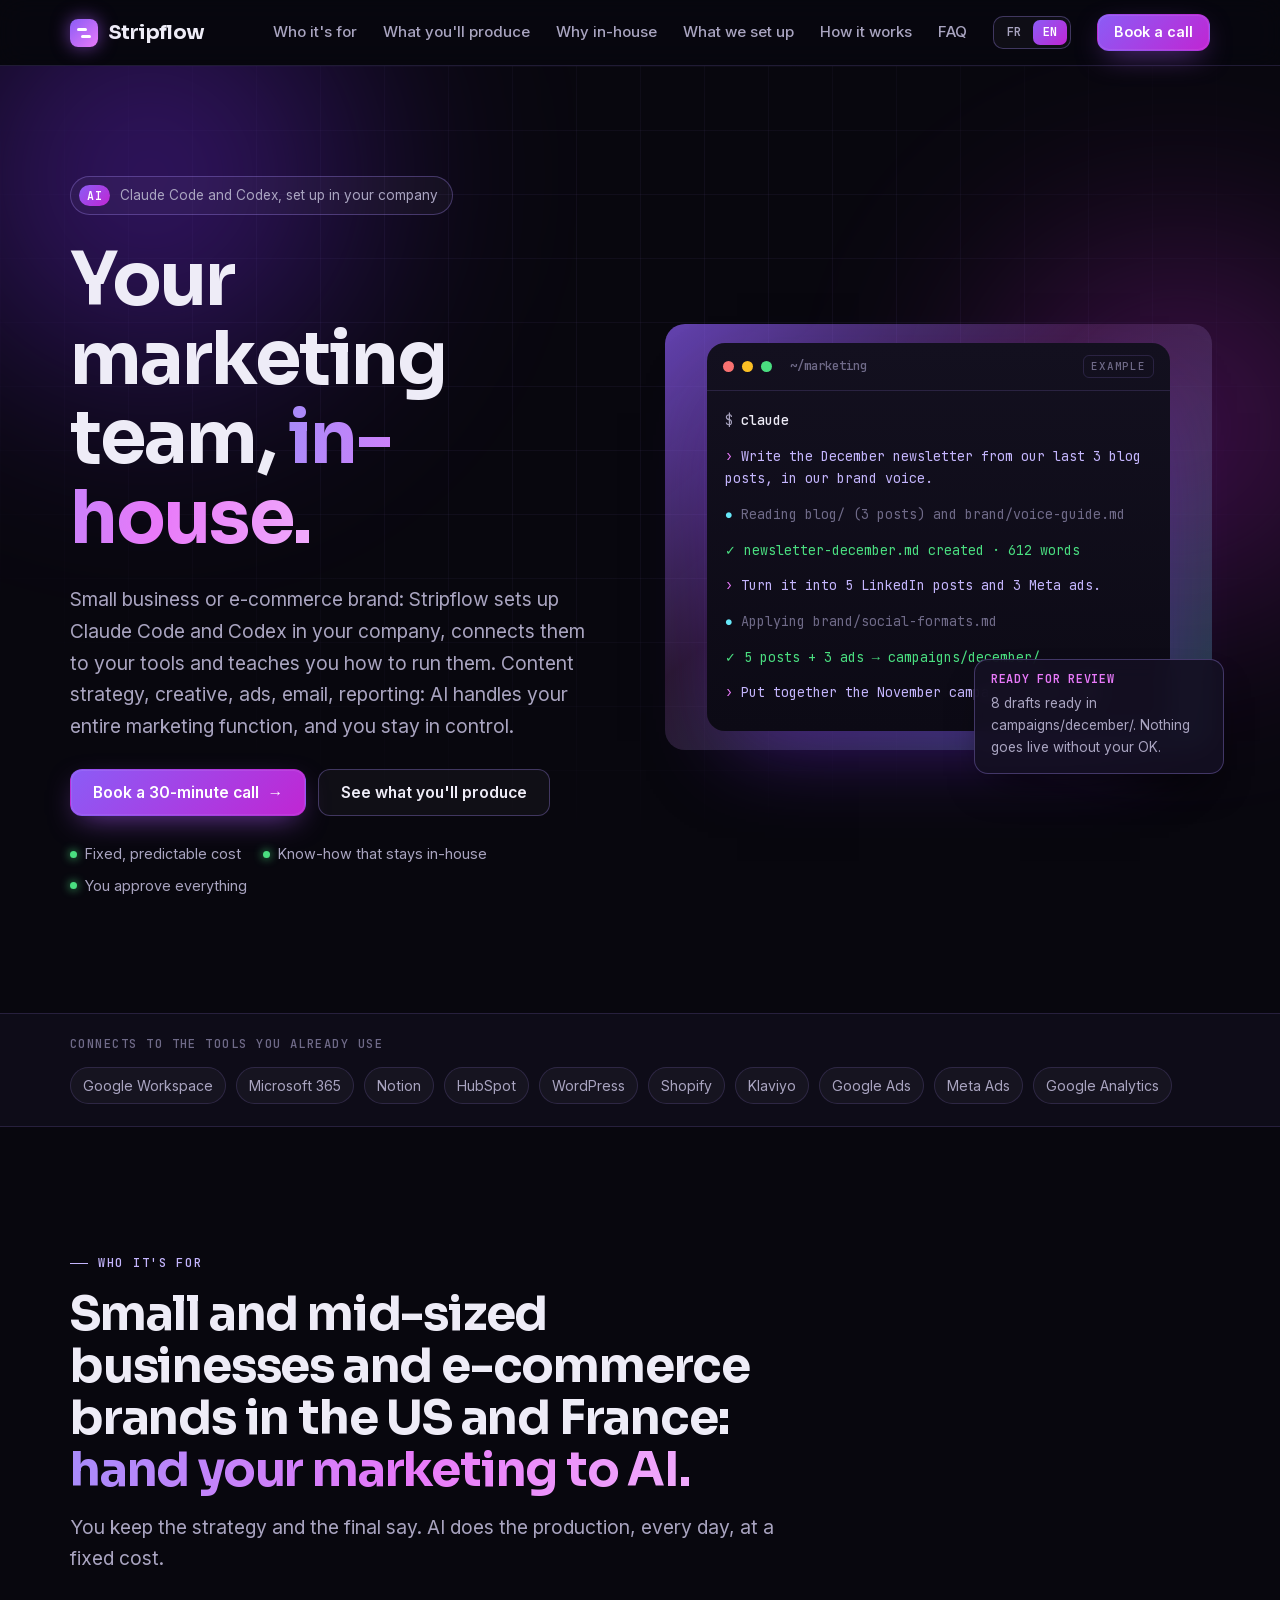
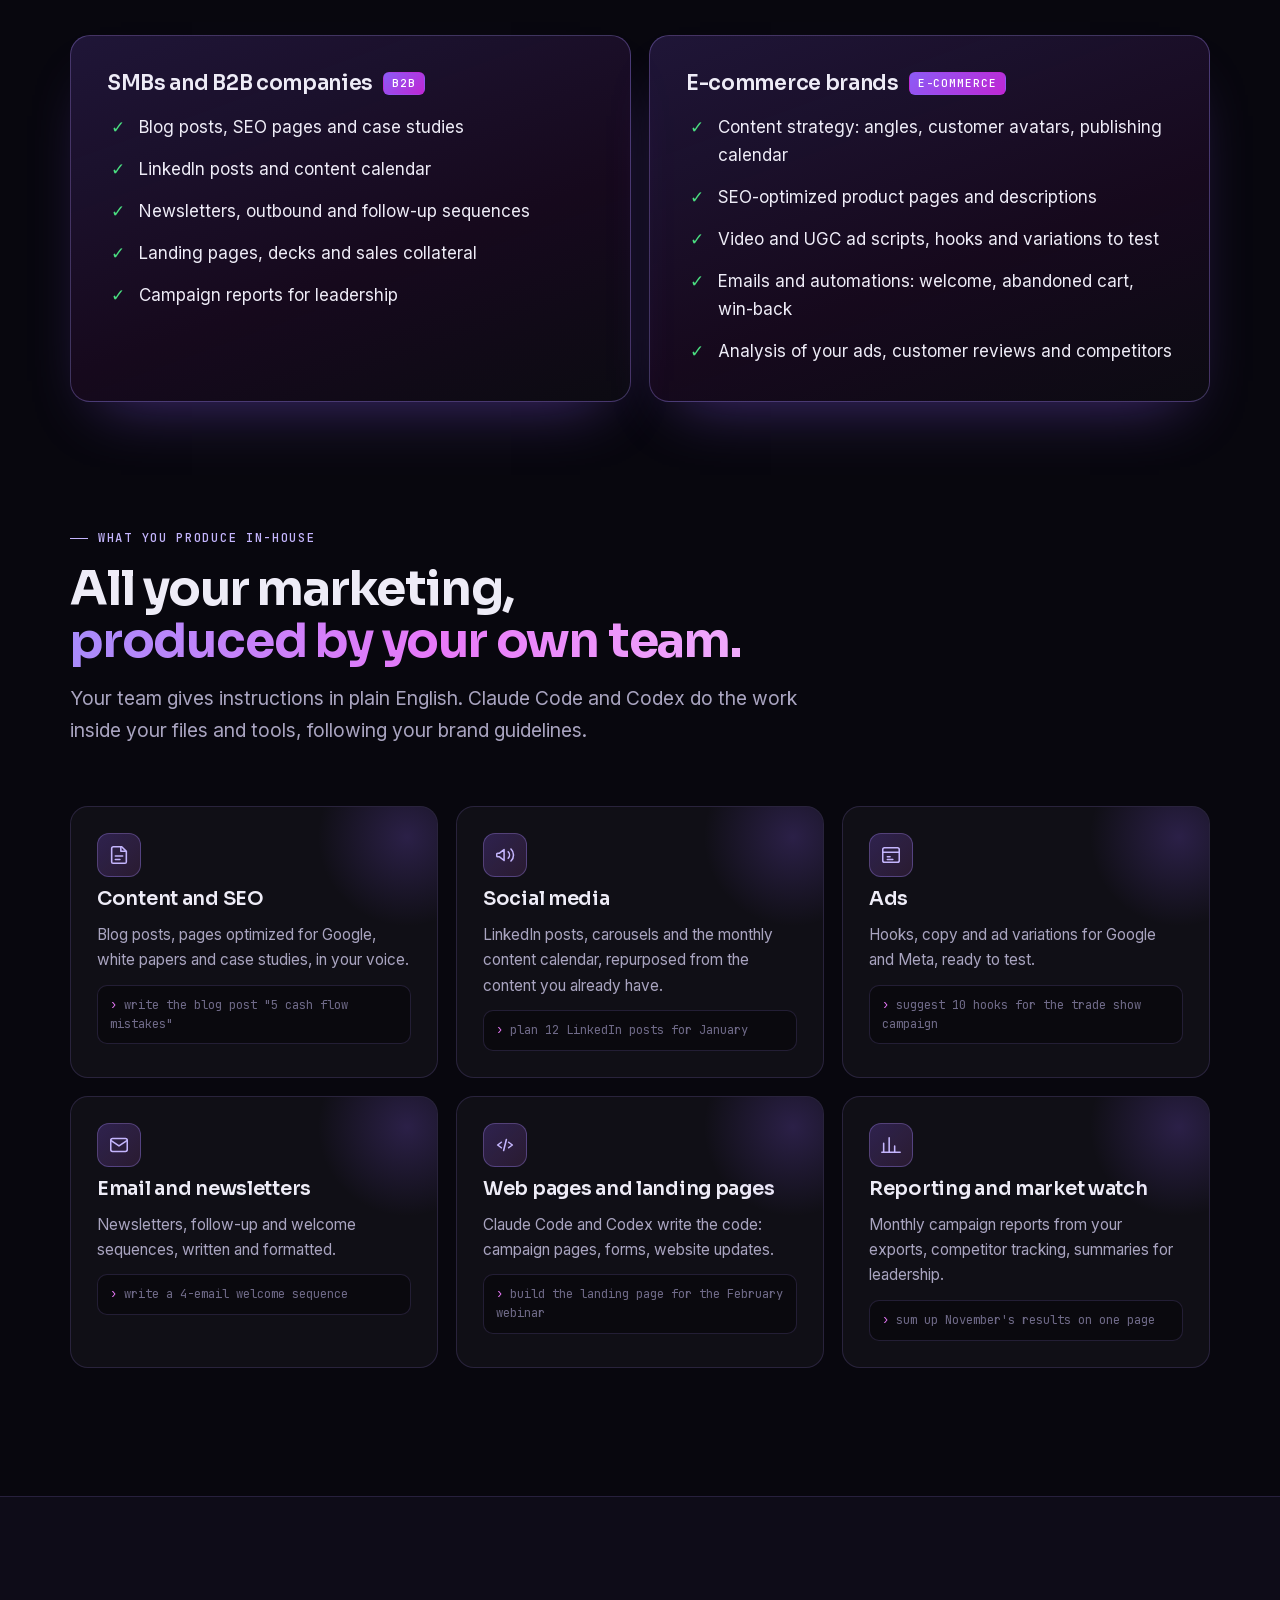
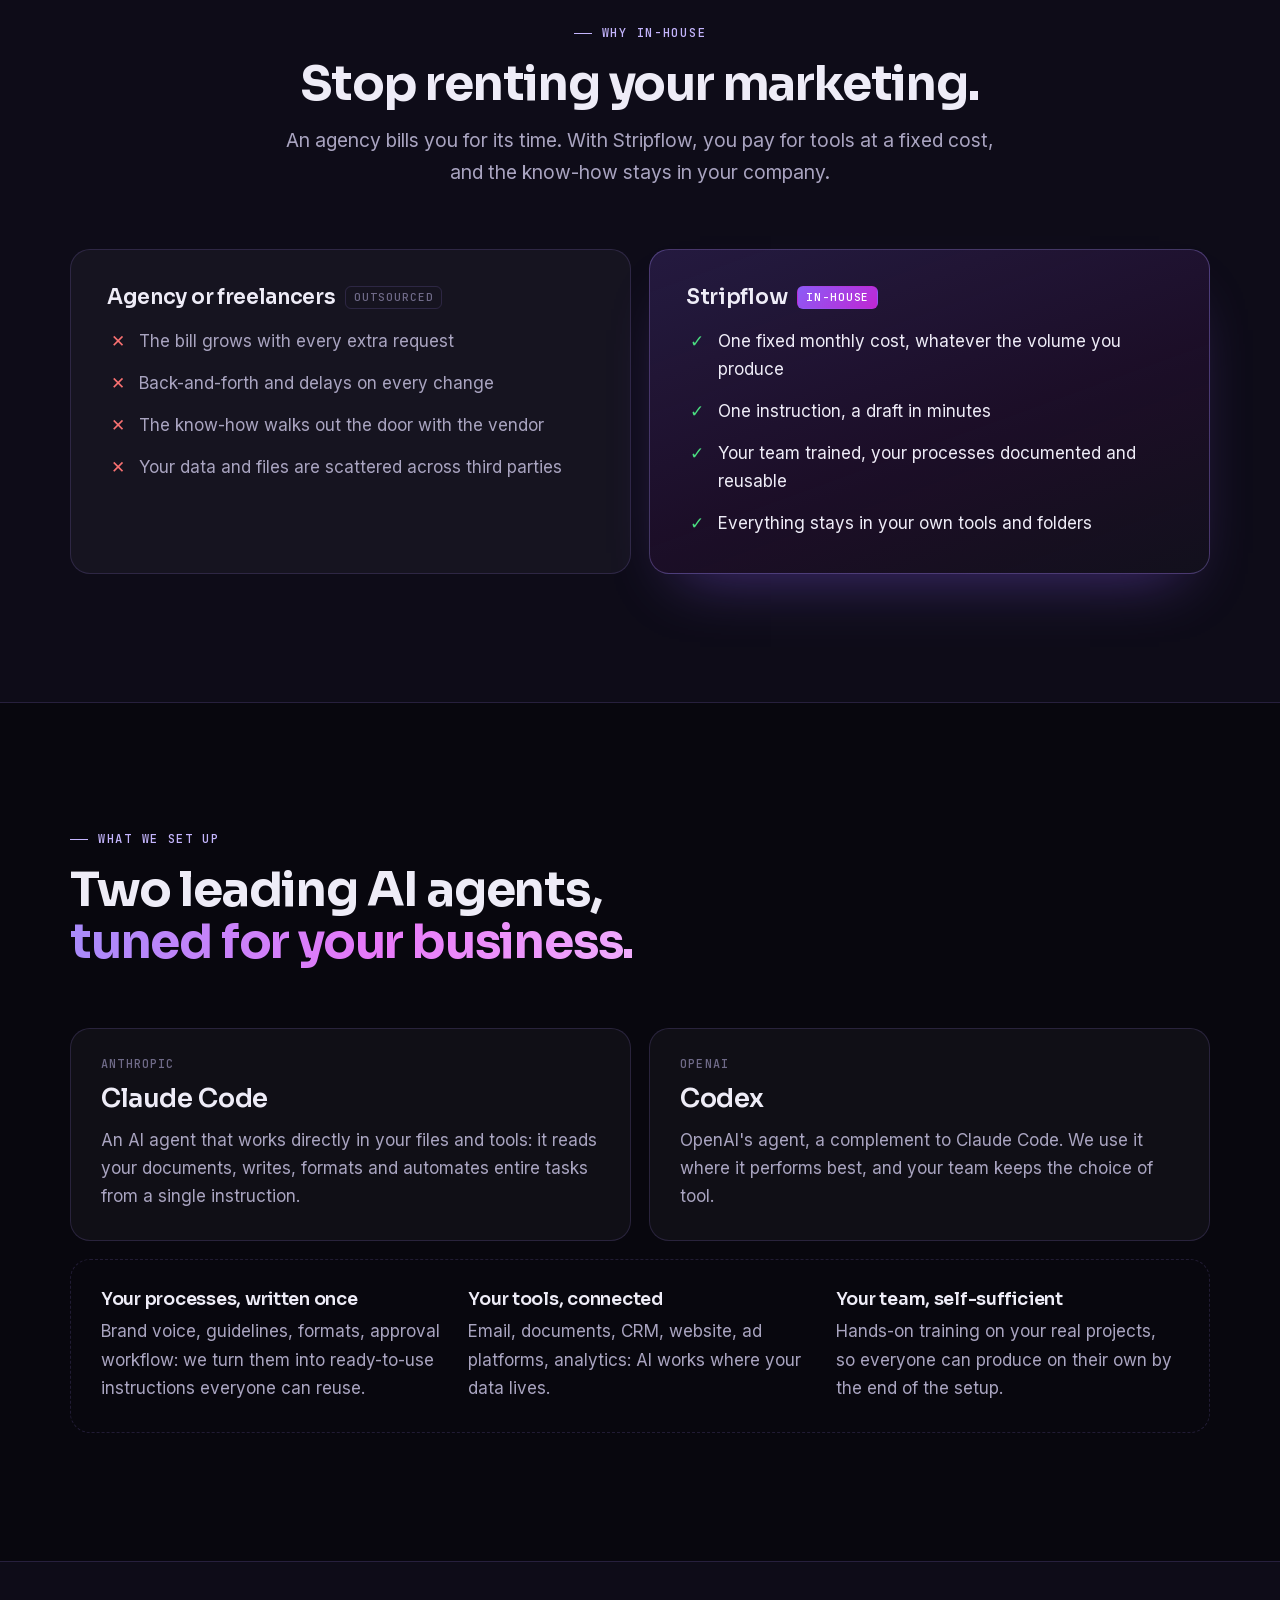
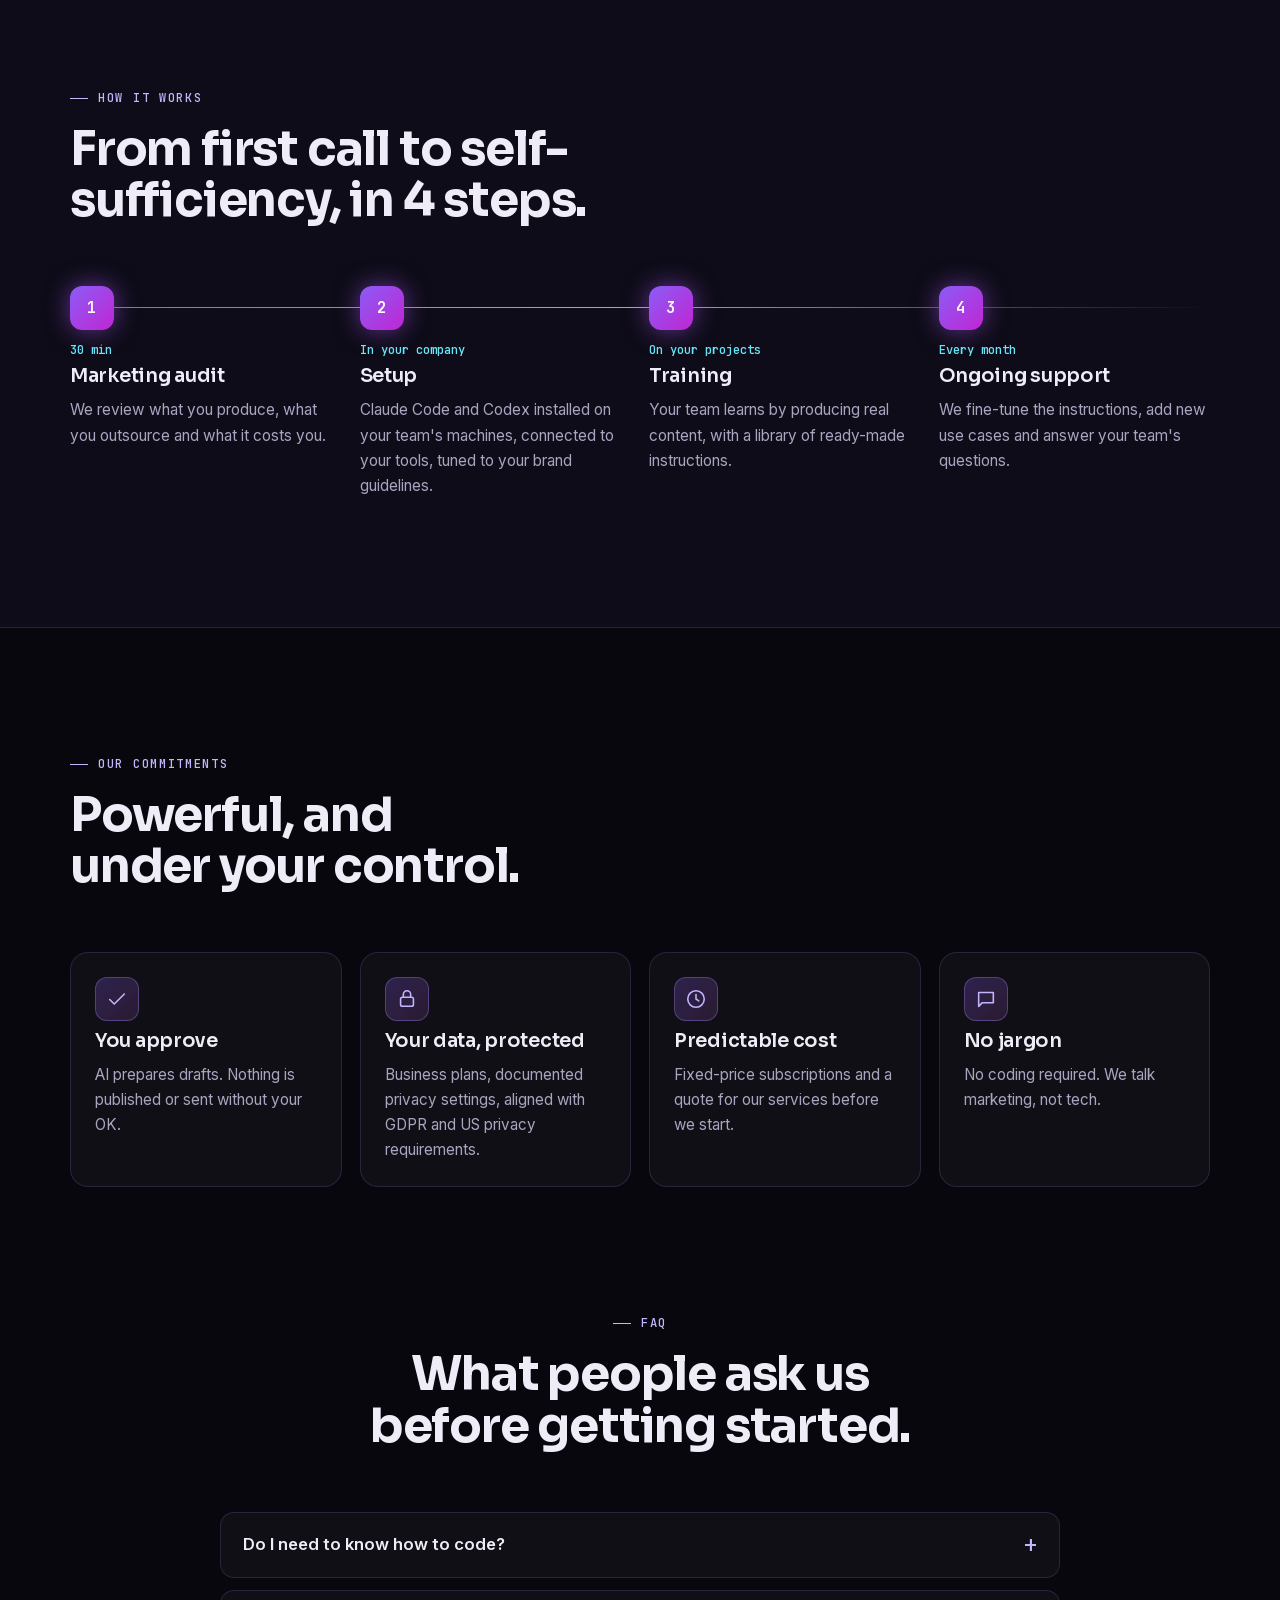
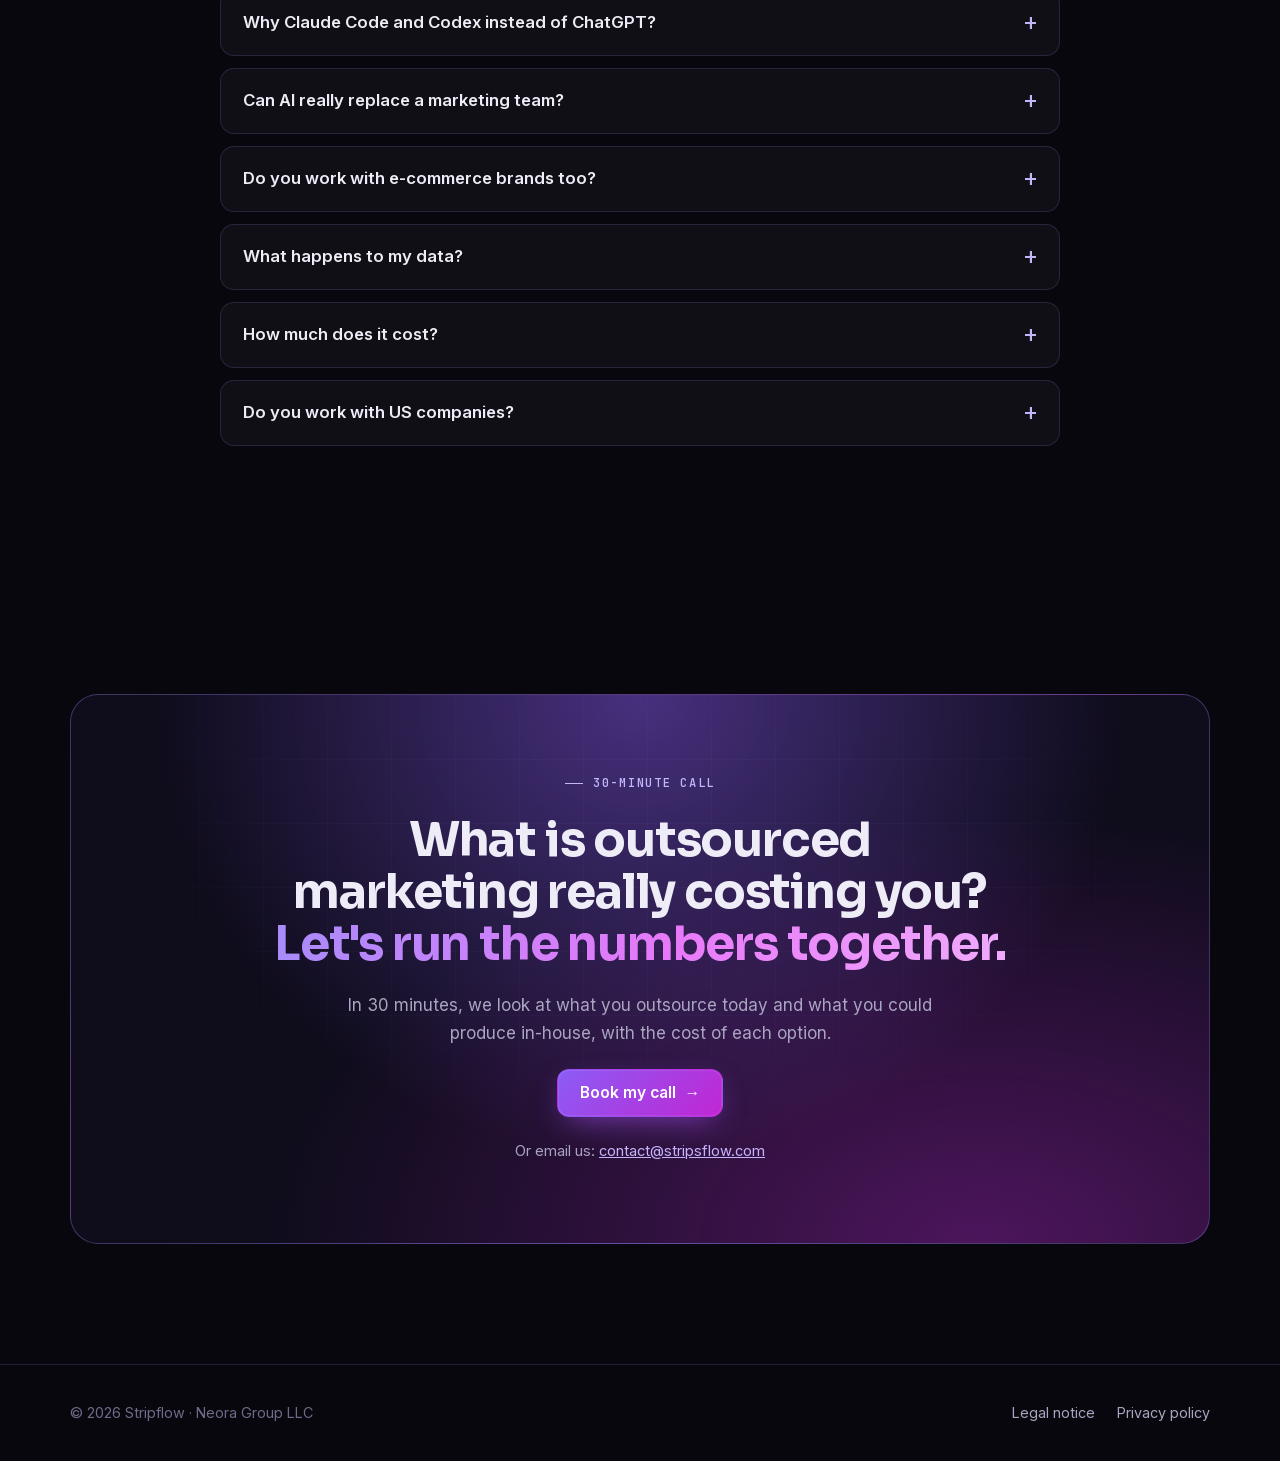
==== en/index.html @ 1796bade "Version anglaise (en/) + sélecteur de langue FR/EN + mention États-Unis Co-Authored-By: Claude Opus " ====
<!doctype html>
<html lang="en">
<head>
<meta charset="utf-8">
<meta name="viewport" content="width=device-width, initial-scale=1, viewport-fit=cover">
<title>Stripflow · Run your marketing in-house with Claude Code and Codex</title>
<meta name="description" content="Stripflow sets up Claude Code and Codex for small and mid-sized businesses and e-commerce brands so AI can run their entire marketing function: content strategy, creative, ads, email and reporting.">
<meta property="og:title" content="Stripflow · Your marketing team, in-house">
<meta property="og:description" content="For small and mid-sized businesses and e-commerce brands: we set up Claude Code and Codex in your company so AI can run your entire marketing function.">
<meta property="og:locale" content="en_US">
<meta name="theme-color" content="#08070e">
<link rel="alternate" hreflang="fr" href="https://www.stripsflow.com/">
<link rel="alternate" hreflang="en" href="https://www.stripsflow.com/en/">
<link rel="preload" href="../fonts/Sora-latin-xMQ9uFFYT72X5wkB_18qmnndmSdSnh2BAfO5mnuyOo1lfiQwV6-xo6eeIw.woff2" as="font" type="font/woff2" crossorigin>
<link rel="stylesheet" href="../fonts/fonts.css">
<link rel="stylesheet" href="../styles.css">
</head>
<body>

<header class="site-header">
  <div class="wrap">
    <a class="logo" href="#top" aria-label="Stripflow, back to top"><span class="logo-mark" aria-hidden="true"></span>Stripflow</a>
    <nav class="nav" aria-label="Main navigation">
      <a href="#pour-qui">Who it's for</a>
      <a href="#services">What you'll produce</a>
      <a href="#pourquoi">Why in-house</a>
      <a href="#stack">What we set up</a>
      <a href="#methode">How it works</a>
      <a href="#faq">FAQ</a>
      <div class="lang-switch" role="group" aria-label="Language"><a class="l" href="../" hreflang="fr" lang="fr">FR</a><a class="l" href="./" aria-current="true" lang="en">EN</a></div>
      <a class="btn btn-primary" href="https://calendly.com/j50-lefeuvre/30min" target="_blank" rel="noopener">Book a call</a>
    </nav>
  </div>
</header>

<main id="top">

  <section class="hero">
    <div class="bg-glow" aria-hidden="true"></div>
    <div class="grid-bg" aria-hidden="true"></div>
    <div class="wrap">
      <div class="hero-copy">
        <span class="pill"><b>AI</b>Claude Code and Codex, set up in your company</span>
        <h1>Your marketing team, <span class="grad">in-house.</span></h1>
        <p class="lead">Small business or e-commerce brand: Stripflow sets up Claude Code and Codex in your company, connects them to your tools and teaches you how to run them. Content strategy, creative, ads, email, reporting: AI handles your entire marketing function, and you stay in control.</p>
        <div class="hero-cta">
          <a class="btn btn-primary" href="https://calendly.com/j50-lefeuvre/30min" target="_blank" rel="noopener">Book a 30-minute call <span class="arrow" aria-hidden="true">→</span></a>
          <a class="btn btn-ghost" href="#services">See what you'll produce</a>
        </div>
        <p class="hero-proof"><span>Fixed, predictable cost</span><span>Know-how that stays in-house</span><span>You approve everything</span></p>
      </div>

      <div class="term-wrap">
        <figure class="term" aria-label="Illustrative example of a marketing work session with Claude Code">
          <div class="term-bar"><i></i><i></i><i></i><span>~/marketing</span><em>Example</em></div>
          <div class="term-body">
            <div class="l cmd">$ <b>claude</b></div>
            <div class="l p">Write the December newsletter from our last 3 blog posts, in our brand voice.</div>
            <div class="l t">Reading blog/ (3 posts) and brand/voice-guide.md</div>
            <div class="l ok">newsletter-december.md created · 612 words</div>
            <div class="l p">Turn it into 5 LinkedIn posts and 3 Meta ads.</div>
            <div class="l t">Applying brand/social-formats.md</div>
            <div class="l ok">5 posts + 3 ads → campaigns/december/</div>
            <div class="l p">Put together the November campaign report. <span class="caret" aria-hidden="true"></span></div>
          </div>
        </figure>
        <div class="float-card"><b>Ready for review</b><span>8 drafts ready in campaigns/december/. Nothing goes live without your OK.</span></div>
      </div>
    </div>
  </section>

  <div class="tools" aria-label="Examples of tools we can connect">
    <div class="wrap">
      <p>Connects to the tools you already use</p>
      <ul>
        <li>Google Workspace</li><li>Microsoft 365</li><li>Notion</li><li>HubSpot</li><li>WordPress</li><li>Shopify</li><li>Klaviyo</li><li>Google Ads</li><li>Meta Ads</li><li>Google Analytics</li>
      </ul>
    </div>
  </div>

  <section class="section" id="pour-qui" aria-labelledby="pourqui-t">
    <div class="wrap">
      <div class="section-head">
        <span class="eyebrow">Who it's for</span>
        <h2 id="pourqui-t">Small and mid-sized businesses and e-commerce brands in the US and France: <span class="grad">hand your marketing to AI.</span></h2>
        <p class="lead">You keep the strategy and the final say. AI does the production, every day, at a fixed cost.</p>
      </div>
      <div class="compare">
        <div class="col us">
          <h3>SMBs and B2B companies <span class="tag">B2B</span></h3>
          <ul>
            <li>Blog posts, SEO pages and case studies</li>
            <li>LinkedIn posts and content calendar</li>
            <li>Newsletters, outbound and follow-up sequences</li>
            <li>Landing pages, decks and sales collateral</li>
            <li>Campaign reports for leadership</li>
          </ul>
        </div>
        <div class="col us">
          <h3>E-commerce brands <span class="tag">E-commerce</span></h3>
          <ul>
            <li>Content strategy: angles, customer avatars, publishing calendar</li>
            <li>SEO-optimized product pages and descriptions</li>
            <li>Video and UGC ad scripts, hooks and variations to test</li>
            <li>Emails and automations: welcome, abandoned cart, win-back</li>
            <li>Analysis of your ads, customer reviews and competitors</li>
          </ul>
        </div>
      </div>
    </div>
  </section>

  <section class="section" id="services" aria-labelledby="services-t" style="padding-top: 0;">
    <div class="wrap">
      <div class="section-head">
        <span class="eyebrow">What you produce in-house</span>
        <h2 id="services-t">All your marketing, <span class="grad">produced by your own team.</span></h2>
        <p class="lead">Your team gives instructions in plain English. Claude Code and Codex do the work inside your files and tools, following your brand guidelines.</p>
      </div>
      <div class="cards">
        <article class="card">
          <span class="ic" aria-hidden="true"><svg viewBox="0 0 24 24"><path d="M4 19.5V5a2 2 0 0 1 2-2h9l5 5v11.5a1.5 1.5 0 0 1-1.5 1.5h-13A1.5 1.5 0 0 1 4 19.5z"/><path d="M14 3v5h5M8 13h8M8 17h5"/></svg></span>
          <h3>Content and SEO</h3>
          <p>Blog posts, pages optimized for Google, white papers and case studies, in your voice.</p>
          <code>write the blog post "5 cash flow mistakes"</code>
        </article>
        <article class="card">
          <span class="ic" aria-hidden="true"><svg viewBox="0 0 24 24"><path d="M3 11v2a1 1 0 0 0 1 1h2l5 4V6L6 10H4a1 1 0 0 0-1 1z"/><path d="M15.5 8.5a5 5 0 0 1 0 7M18.5 5.5a9 9 0 0 1 0 13"/></svg></span>
          <h3>Social media</h3>
          <p>LinkedIn posts, carousels and the monthly content calendar, repurposed from the content you already have.</p>
          <code>plan 12 LinkedIn posts for January</code>
        </article>
        <article class="card">
          <span class="ic" aria-hidden="true"><svg viewBox="0 0 24 24"><rect x="3" y="4" width="18" height="16" rx="2"/><path d="M3 9h18M8 14h3M8 17h6"/></svg></span>
          <h3>Ads</h3>
          <p>Hooks, copy and ad variations for Google and Meta, ready to test.</p>
          <code>suggest 10 hooks for the trade show campaign</code>
        </article>
        <article class="card">
          <span class="ic" aria-hidden="true"><svg viewBox="0 0 24 24"><rect x="3" y="5" width="18" height="14" rx="2"/><path d="M3 7l9 6 9-6"/></svg></span>
          <h3>Email and newsletters</h3>
          <p>Newsletters, follow-up and welcome sequences, written and formatted.</p>
          <code>write a 4-email welcome sequence</code>
        </article>
        <article class="card">
          <span class="ic" aria-hidden="true"><svg viewBox="0 0 24 24"><path d="M8 9l-4 3 4 3M16 9l4 3-4 3M13.5 6l-3 12"/></svg></span>
          <h3>Web pages and landing pages</h3>
          <p>Claude Code and Codex write the code: campaign pages, forms, website updates.</p>
          <code>build the landing page for the February webinar</code>
        </article>
        <article class="card">
          <span class="ic" aria-hidden="true"><svg viewBox="0 0 24 24"><path d="M4 20V10M10 20V4M16 20v-7M22 20H2"/></svg></span>
          <h3>Reporting and market watch</h3>
          <p>Monthly campaign reports from your exports, competitor tracking, summaries for leadership.</p>
          <code>sum up November's results on one page</code>
        </article>
      </div>
    </div>
  </section>

  <section class="section" id="pourquoi" aria-labelledby="pourquoi-t" style="background: var(--bg-2); border-block: 1px solid var(--line);">
    <div class="wrap">
      <div class="section-head center">
        <span class="eyebrow">Why in-house</span>
        <h2 id="pourquoi-t">Stop renting your marketing.</h2>
        <p class="lead">An agency bills you for its time. With Stripflow, you pay for tools at a fixed cost, and the know-how stays in your company.</p>
      </div>
      <div class="compare">
        <div class="col">
          <h3>Agency or freelancers <span class="tag">Outsourced</span></h3>
          <ul>
            <li>The bill grows with every extra request</li>
            <li>Back-and-forth and delays on every change</li>
            <li>The know-how walks out the door with the vendor</li>
            <li>Your data and files are scattered across third parties</li>
          </ul>
        </div>
        <div class="col us">
          <h3>Stripflow <span class="tag">In-house</span></h3>
          <ul>
            <li>One fixed monthly cost, whatever the volume you produce</li>
            <li>One instruction, a draft in minutes</li>
            <li>Your team trained, your processes documented and reusable</li>
            <li>Everything stays in your own tools and folders</li>
          </ul>
        </div>
      </div>
    </div>
  </section>

  <section class="section" id="stack" aria-labelledby="stack-t">
    <div class="wrap">
      <div class="section-head">
        <span class="eyebrow">What we set up</span>
        <h2 id="stack-t">Two leading AI agents, <span class="grad">tuned for your business.</span></h2>
      </div>
      <div class="stack">
        <article class="stack-item">
          <span class="who">Anthropic</span>
          <h3>Claude Code</h3>
          <p>An AI agent that works directly in your files and tools: it reads your documents, writes, formats and automates entire tasks from a single instruction.</p>
        </article>
        <article class="stack-item">
          <span class="who">OpenAI</span>
          <h3>Codex</h3>
          <p>OpenAI's agent, a complement to Claude Code. We use it where it performs best, and your team keeps the choice of tool.</p>
        </article>
        <article class="stack-item wide">
          <div><h3>Your processes, written once</h3><p>Brand voice, guidelines, formats, approval workflow: we turn them into ready-to-use instructions everyone can reuse.</p></div>
          <div><h3>Your tools, connected</h3><p>Email, documents, CRM, website, ad platforms, analytics: AI works where your data lives.</p></div>
          <div><h3>Your team, self-sufficient</h3><p>Hands-on training on your real projects, so everyone can produce on their own by the end of the setup.</p></div>
        </article>
      </div>
    </div>
  </section>

  <section class="section" id="methode" aria-labelledby="methode-t" style="background: var(--bg-2); border-block: 1px solid var(--line);">
    <div class="wrap">
      <div class="section-head">
        <span class="eyebrow">How it works</span>
        <h2 id="methode-t">From first call to self-sufficiency, in 4 steps.</h2>
      </div>
      <ol class="timeline">
        <li><span class="dur">30 min</span><h3>Marketing audit</h3><p>We review what you produce, what you outsource and what it costs you.</p></li>
        <li><span class="dur">In your company</span><h3>Setup</h3><p>Claude Code and Codex installed on your team's machines, connected to your tools, tuned to your brand guidelines.</p></li>
        <li><span class="dur">On your projects</span><h3>Training</h3><p>Your team learns by producing real content, with a library of ready-made instructions.</p></li>
        <li><span class="dur">Every month</span><h3>Ongoing support</h3><p>We fine-tune the instructions, add new use cases and answer your team's questions.</p></li>
      </ol>
    </div>
  </section>

  <section class="section" aria-labelledby="engagements-t">
    <div class="wrap">
      <div class="section-head">
        <span class="eyebrow">Our commitments</span>
        <h2 id="engagements-t">Powerful, and under your control.</h2>
      </div>
      <div class="promises">
        <div class="promise"><span class="ic" aria-hidden="true"><svg viewBox="0 0 24 24"><path d="M4 12.5l5 5L20 6.5"/></svg></span><h3>You approve</h3><p>AI prepares drafts. Nothing is published or sent without your OK.</p></div>
        <div class="promise"><span class="ic" aria-hidden="true"><svg viewBox="0 0 24 24"><rect x="5" y="10" width="14" height="10" rx="2"/><path d="M8 10V7a4 4 0 0 1 8 0v3"/></svg></span><h3>Your data, protected</h3><p>Business plans, documented privacy settings, aligned with GDPR and US privacy requirements.</p></div>
        <div class="promise"><span class="ic" aria-hidden="true"><svg viewBox="0 0 24 24"><circle cx="12" cy="12" r="9"/><path d="M12 7v5l3 2"/></svg></span><h3>Predictable cost</h3><p>Fixed-price subscriptions and a quote for our services before we start.</p></div>
        <div class="promise"><span class="ic" aria-hidden="true"><svg viewBox="0 0 24 24"><path d="M4 5h16v11H8l-4 4z"/></svg></span><h3>No jargon</h3><p>No coding required. We talk marketing, not tech.</p></div>
      </div>
    </div>
  </section>

  <section class="section" id="faq" aria-labelledby="faq-t" style="padding-top: 0;">
    <div class="wrap">
      <div class="section-head center">
        <span class="eyebrow">FAQ</span>
        <h2 id="faq-t">What people ask us before getting started.</h2>
      </div>
      <div class="faq">
        <details><summary>Do I need to know how to code?</summary><p>No. Your team gives instructions in plain English, the way they would brief a colleague. We handle the installation and the technical setup.</p></details>
        <details><summary>Why Claude Code and Codex instead of ChatGPT?</summary><p>A chatbot answers in a window, and you have to copy and paste everything. Claude Code and Codex are agents: they read your files, apply your brand guidelines and deliver finished work directly in your folders and tools.</p></details>
        <details><summary>Can AI really replace a marketing team?</summary><p>It handles the production: content strategy, copywriting, repurposing, scripts, emails, reports. You, or one person on your team, keep the direction: you set the goals, review and approve before anything is published.</p></details>
        <details><summary>Do you work with e-commerce brands too?</summary><p>Yes. Shopify stores or other platforms: we connect AI to your store, your ad campaigns and your email marketing tool, then teach you to produce content, ads and emails in-house.</p></details>
        <details><summary>What happens to my data?</summary><p>We use the vendors' business plans and decide with you what gets shared. Every setting is documented to support your compliance with GDPR and US privacy requirements.</p></details>
        <details><summary>How much does it cost?</summary><p>Two line items: the tool subscriptions, at a fixed monthly price, and our setup and support services. You get a detailed quote after the 30-minute audit, before any commitment.</p></details>
        <details><summary>Do you work with US companies?</summary><p>Yes. We work with companies in the United States and France. Setup, training and support are done remotely over video calls, with secure access to your machines.</p></details>
      </div>
    </div>
  </section>

  <section class="final" aria-labelledby="final-t">
    <div class="wrap">
      <div class="final-box">
        <div class="grid-bg" aria-hidden="true"></div>
        <span class="eyebrow">30-minute call</span>
        <h2 id="final-t">What is outsourced marketing really costing you?<br><span class="grad">Let's run the numbers together.</span></h2>
        <p>In 30 minutes, we look at what you outsource today and what you could produce in-house, with the cost of each option.</p>
        <a class="btn btn-primary" href="https://calendly.com/j50-lefeuvre/30min" target="_blank" rel="noopener">Book my call <span class="arrow" aria-hidden="true">→</span></a>
        <p class="alt">Or email us: <a href="mailto:contact@stripsflow.com">contact@stripsflow.com</a></p>
      </div>
    </div>
  </section>

</main>

<footer class="site-footer">
  <div class="wrap">
    <span>© 2026 Stripflow · Neora Group LLC</span>
    <nav aria-label="Legal information">
      <a href="legal-notice.html">Legal notice</a>
      <a href="privacy.html">Privacy policy</a>
    </nav>
  </div>
</footer>

</body>
</html>
---- fonts/fonts.css ----
@font-face {
  font-family: 'Inter';
  font-style: normal;
  font-weight: 400;
  font-display: swap;
  src: url(Inter-latin-ext-UcC73FwrK3iLTeHuS_nVMrMxCp50SjIa25L7W0Q5n-wU.woff2) format('woff2');
  unicode-range: U+0100-02BA, U+02BD-02C5, U+02C7-02CC, U+02CE-02D7, U+02DD-02FF, U+0304, U+0308, U+0329, U+1D00-1DBF, U+1E00-1E9F, U+1EF2-1EFF, U+2020, U+20A0-20AB, U+20AD-20C4, U+2113, U+2C60-2C7F, U+A720-A7FF;
}
@font-face {
  font-family: 'Inter';
  font-style: normal;
  font-weight: 400;
  font-display: swap;
  src: url(Inter-latin-UcC73FwrK3iLTeHuS_nVMrMxCp50SjIa1ZL7W0Q5nw.woff2) format('woff2');
  unicode-range: U+0000-00FF, U+0131, U+0152-0153, U+02BB-02BC, U+02C6, U+02DA, U+02DC, U+0304, U+0308, U+0329, U+2000-206F, U+20AC, U+2122, U+2191, U+2193, U+2212, U+2215, U+FEFF, U+FFFD;
}
@font-face {
  font-family: 'Inter';
  font-style: normal;
  font-weight: 500;
  font-display: swap;
  src: url(Inter-latin-ext-UcC73FwrK3iLTeHuS_nVMrMxCp50SjIa25L7W0Q5n-wU.woff2) format('woff2');
  unicode-range: U+0100-02BA, U+02BD-02C5, U+02C7-02CC, U+02CE-02D7, U+02DD-02FF, U+0304, U+0308, U+0329, U+1D00-1DBF, U+1E00-1E9F, U+1EF2-1EFF, U+2020, U+20A0-20AB, U+20AD-20C4, U+2113, U+2C60-2C7F, U+A720-A7FF;
}
@font-face {
  font-family: 'Inter';
  font-style: normal;
  font-weight: 500;
  font-display: swap;
  src: url(Inter-latin-UcC73FwrK3iLTeHuS_nVMrMxCp50SjIa1ZL7W0Q5nw.woff2) format('woff2');
  unicode-range: U+0000-00FF, U+0131, U+0152-0153, U+02BB-02BC, U+02C6, U+02DA, U+02DC, U+0304, U+0308, U+0329, U+2000-206F, U+20AC, U+2122, U+2191, U+2193, U+2212, U+2215, U+FEFF, U+FFFD;
}
@font-face {
  font-family: 'Inter';
  font-style: normal;
  font-weight: 600;
  font-display: swap;
  src: url(Inter-latin-ext-UcC73FwrK3iLTeHuS_nVMrMxCp50SjIa25L7W0Q5n-wU.woff2) format('woff2');
  unicode-range: U+0100-02BA, U+02BD-02C5, U+02C7-02CC, U+02CE-02D7, U+02DD-02FF, U+0304, U+0308, U+0329, U+1D00-1DBF, U+1E00-1E9F, U+1EF2-1EFF, U+2020, U+20A0-20AB, U+20AD-20C4, U+2113, U+2C60-2C7F, U+A720-A7FF;
}
@font-face {
  font-family: 'Inter';
  font-style: normal;
  font-weight: 600;
  font-display: swap;
  src: url(Inter-latin-UcC73FwrK3iLTeHuS_nVMrMxCp50SjIa1ZL7W0Q5nw.woff2) format('woff2');
  unicode-range: U+0000-00FF, U+0131, U+0152-0153, U+02BB-02BC, U+02C6, U+02DA, U+02DC, U+0304, U+0308, U+0329, U+2000-206F, U+20AC, U+2122, U+2191, U+2193, U+2212, U+2215, U+FEFF, U+FFFD;
}
@font-face {
  font-family: 'JetBrains Mono';
  font-style: normal;
  font-weight: 400;
  font-display: swap;
  src: url(JetBrainsMono-latin-ext-tDbv2o-flEEny0FZhsfKu5WU4zr3E_BX0PnT8RD8yKwBNntkaToggR7BYRbKPx7cwgknk-6nFg.woff2) format('woff2');
  unicode-range: U+0100-02BA, U+02BD-02C5, U+02C7-02CC, U+02CE-02D7, U+02DD-02FF, U+0304, U+0308, U+0329, U+1D00-1DBF, U+1E00-1E9F, U+1EF2-1EFF, U+2020, U+20A0-20AB, U+20AD-20C4, U+2113, U+2C60-2C7F, U+A720-A7FF;
}
@font-face {
  font-family: 'JetBrains Mono';
  font-style: normal;
  font-weight: 400;
  font-display: swap;
  src: url(JetBrainsMono-latin-tDbv2o-flEEny0FZhsfKu5WU4zr3E_BX0PnT8RD8yKwBNntkaToggR7BYRbKPxDcwgknk-4.woff2) format('woff2');
  unicode-range: U+0000-00FF, U+0131, U+0152-0153, U+02BB-02BC, U+02C6, U+02DA, U+02DC, U+0304, U+0308, U+0329, U+2000-206F, U+20AC, U+2122, U+2191, U+2193, U+2212, U+2215, U+FEFF, U+FFFD;
}
@font-face {
  font-family: 'JetBrains Mono';
  font-style: normal;
  font-weight: 500;
  font-display: swap;
  src: url(JetBrainsMono-latin-ext-tDbv2o-flEEny0FZhsfKu5WU4zr3E_BX0PnT8RD8yKwBNntkaToggR7BYRbKPx7cwgknk-6nFg.woff2) format('woff2');
  unicode-range: U+0100-02BA, U+02BD-02C5, U+02C7-02CC, U+02CE-02D7, U+02DD-02FF, U+0304, U+0308, U+0329, U+1D00-1DBF, U+1E00-1E9F, U+1EF2-1EFF, U+2020, U+20A0-20AB, U+20AD-20C4, U+2113, U+2C60-2C7F, U+A720-A7FF;
}
@font-face {
  font-family: 'JetBrains Mono';
  font-style: normal;
  font-weight: 500;
  font-display: swap;
  src: url(JetBrainsMono-latin-tDbv2o-flEEny0FZhsfKu5WU4zr3E_BX0PnT8RD8yKwBNntkaToggR7BYRbKPxDcwgknk-4.woff2) format('woff2');
  unicode-range: U+0000-00FF, U+0131, U+0152-0153, U+02BB-02BC, U+02C6, U+02DA, U+02DC, U+0304, U+0308, U+0329, U+2000-206F, U+20AC, U+2122, U+2191, U+2193, U+2212, U+2215, U+FEFF, U+FFFD;
}
@font-face {
  font-family: 'JetBrains Mono';
  font-style: normal;
  font-weight: 600;
  font-display: swap;
  src: url(JetBrainsMono-latin-ext-tDbv2o-flEEny0FZhsfKu5WU4zr3E_BX0PnT8RD8yKwBNntkaToggR7BYRbKPx7cwgknk-6nFg.woff2) format('woff2');
  unicode-range: U+0100-02BA, U+02BD-02C5, U+02C7-02CC, U+02CE-02D7, U+02DD-02FF, U+0304, U+0308, U+0329, U+1D00-1DBF, U+1E00-1E9F, U+1EF2-1EFF, U+2020, U+20A0-20AB, U+20AD-20C4, U+2113, U+2C60-2C7F, U+A720-A7FF;
}
@font-face {
  font-family: 'JetBrains Mono';
  font-style: normal;
  font-weight: 600;
  font-display: swap;
  src: url(JetBrainsMono-latin-tDbv2o-flEEny0FZhsfKu5WU4zr3E_BX0PnT8RD8yKwBNntkaToggR7BYRbKPxDcwgknk-4.woff2) format('woff2');
  unicode-range: U+0000-00FF, U+0131, U+0152-0153, U+02BB-02BC, U+02C6, U+02DA, U+02DC, U+0304, U+0308, U+0329, U+2000-206F, U+20AC, U+2122, U+2191, U+2193, U+2212, U+2215, U+FEFF, U+FFFD;
}
@font-face {
  font-family: 'Sora';
  font-style: normal;
  font-weight: 500;
  font-display: swap;
  src: url(Sora-latin-ext-xMQ9uFFYT72X5wkB_18qmnndmSdSnh2BAfO5mnuyOo1lfiQwWa-xo6eeI7fM.woff2) format('woff2');
  unicode-range: U+0100-02BA, U+02BD-02C5, U+02C7-02CC, U+02CE-02D7, U+02DD-02FF, U+0304, U+0308, U+0329, U+1D00-1DBF, U+1E00-1E9F, U+1EF2-1EFF, U+2020, U+20A0-20AB, U+20AD-20C4, U+2113, U+2C60-2C7F, U+A720-A7FF;
}
@font-face {
  font-family: 'Sora';
  font-style: normal;
  font-weight: 500;
  font-display: swap;
  src: url(Sora-latin-xMQ9uFFYT72X5wkB_18qmnndmSdSnh2BAfO5mnuyOo1lfiQwV6-xo6eeIw.woff2) format('woff2');
  unicode-range: U+0000-00FF, U+0131, U+0152-0153, U+02BB-02BC, U+02C6, U+02DA, U+02DC, U+0304, U+0308, U+0329, U+2000-206F, U+20AC, U+2122, U+2191, U+2193, U+2212, U+2215, U+FEFF, U+FFFD;
}
@font-face {
  font-family: 'Sora';
  font-style: normal;
  font-weight: 600;
  font-display: swap;
  src: url(Sora-latin-ext-xMQ9uFFYT72X5wkB_18qmnndmSdSnh2BAfO5mnuyOo1lfiQwWa-xo6eeI7fM.woff2) format('woff2');
  unicode-range: U+0100-02BA, U+02BD-02C5, U+02C7-02CC, U+02CE-02D7, U+02DD-02FF, U+0304, U+0308, U+0329, U+1D00-1DBF, U+1E00-1E9F, U+1EF2-1EFF, U+2020, U+20A0-20AB, U+20AD-20C4, U+2113, U+2C60-2C7F, U+A720-A7FF;
}
@font-face {
  font-family: 'Sora';
  font-style: normal;
  font-weight: 600;
  font-display: swap;
  src: url(Sora-latin-xMQ9uFFYT72X5wkB_18qmnndmSdSnh2BAfO5mnuyOo1lfiQwV6-xo6eeIw.woff2) format('woff2');
  unicode-range: U+0000-00FF, U+0131, U+0152-0153, U+02BB-02BC, U+02C6, U+02DA, U+02DC, U+0304, U+0308, U+0329, U+2000-206F, U+20AC, U+2122, U+2191, U+2193, U+2212, U+2215, U+FEFF, U+FFFD;
}
@font-face {
  font-family: 'Sora';
  font-style: normal;
  font-weight: 700;
  font-display: swap;
  src: url(Sora-latin-ext-xMQ9uFFYT72X5wkB_18qmnndmSdSnh2BAfO5mnuyOo1lfiQwWa-xo6eeI7fM.woff2) format('woff2');
  unicode-range: U+0100-02BA, U+02BD-02C5, U+02C7-02CC, U+02CE-02D7, U+02DD-02FF, U+0304, U+0308, U+0329, U+1D00-1DBF, U+1E00-1E9F, U+1EF2-1EFF, U+2020, U+20A0-20AB, U+20AD-20C4, U+2113, U+2C60-2C7F, U+A720-A7FF;
}
@font-face {
  font-family: 'Sora';
  font-style: normal;
  font-weight: 700;
  font-display: swap;
  src: url(Sora-latin-xMQ9uFFYT72X5wkB_18qmnndmSdSnh2BAfO5mnuyOo1lfiQwV6-xo6eeIw.woff2) format('woff2');
  unicode-range: U+0000-00FF, U+0131, U+0152-0153, U+02BB-02BC, U+02C6, U+02DA, U+02DC, U+0304, U+0308, U+0329, U+2000-206F, U+20AC, U+2122, U+2191, U+2193, U+2212, U+2215, U+FEFF, U+FFFD;
}
---- styles.css ----
/* Stripflow v2 — base nuit, violet électrique. Concept : la console de votre service marketing interne.
   Halos violets/magenta en fond, panneaux « verre », un terminal vivant en héros. Thème sombre unique, assumé. */
:root {
  --bg: #08070e;
  --bg-2: #0e0c18;
  --panel: rgba(255, 255, 255, .035);
  --panel-2: rgba(255, 255, 255, .06);
  --line: rgba(167, 139, 250, .16);
  --line-2: rgba(167, 139, 250, .32);
  --fg: #eeecf7;
  --fg-2: #a9a4c0;
  --fg-3: #6f6a88;
  --violet: #8b5cf6;
  --violet-2: #c4b5fd;
  --magenta: #e879f9;
  --cyan: #67e8f9;
  --green: #4ade80;
  --grad: linear-gradient(100deg, #a78bfa 0%, #e879f9 55%, #f0abfc 100%);
  --f-display: "Sora", "Avenir Next", "Segoe UI", system-ui, sans-serif;
  --f-body: "Inter", "Helvetica Neue", Arial, system-ui, sans-serif;
  --f-mono: "JetBrains Mono", ui-monospace, "SF Mono", Menlo, monospace;
  --wrap: 1180px;
  color-scheme: dark;
}
*, *::before, *::after { box-sizing: border-box; }
html { scroll-behavior: smooth; -webkit-text-size-adjust: 100%; background: var(--bg); }
@media (prefers-reduced-motion: reduce) { html { scroll-behavior: auto; } *, *::before, *::after { animation: none !important; transition: none !important; } }
body { margin: 0; background: var(--bg); color: var(--fg); font: 400 17px/1.65 var(--f-body); -webkit-font-smoothing: antialiased; overflow-x: hidden; }
a { color: inherit; }
img, svg { max-width: 100%; }
:focus-visible { outline: 2px solid var(--violet-2); outline-offset: 3px; border-radius: 6px; }
.wrap { max-width: var(--wrap); margin: 0 auto; padding-left: max(20px, env(safe-area-inset-left, 0px)); padding-right: max(20px, env(safe-area-inset-right, 0px)); }

h1, h2, h3 { font-family: var(--f-display); margin: 0; letter-spacing: -.025em; line-height: 1.08; text-wrap: balance; font-weight: 700; }
h1 { font-size: clamp(2.5rem, 6vw, 4.6rem); }
h2 { font-size: clamp(1.9rem, 3.8vw, 3rem); }
h3 { font-size: 1.2rem; letter-spacing: -.015em; font-weight: 600; }
p { margin: 0; }
.grad { background: var(--grad); -webkit-background-clip: text; background-clip: text; color: transparent; }
.lead { font-size: clamp(1.06rem, 1.5vw, 1.22rem); color: var(--fg-2); max-width: 62ch; }
.eyebrow { display: inline-flex; align-items: center; gap: 10px; font: 500 .76rem/1.4 var(--f-mono); letter-spacing: .14em; text-transform: uppercase; color: var(--violet-2); }
.eyebrow::before { content: ""; width: 18px; height: 1px; background: var(--violet-2); }

/* Fond : halos + grille */
.bg-glow { position: absolute; inset: 0; overflow: hidden; pointer-events: none; z-index: 0; }
.bg-glow::before, .bg-glow::after { content: ""; position: absolute; border-radius: 50%; filter: blur(90px); opacity: .55; }
.bg-glow::before { width: 620px; height: 620px; left: -160px; top: -200px; background: radial-gradient(circle, #6d28d9 0%, transparent 70%); animation: drift 18s ease-in-out infinite alternate; }
.bg-glow::after { width: 560px; height: 560px; right: -180px; top: 80px; background: radial-gradient(circle, #c026d3 0%, transparent 70%); opacity: .38; animation: drift 22s ease-in-out infinite alternate-reverse; }
@keyframes drift { to { transform: translate(60px, 40px) scale(1.08); } }
.grid-bg { position: absolute; inset: 0; z-index: 0; pointer-events: none;
  background-image: linear-gradient(var(--line) 1px, transparent 1px), linear-gradient(90deg, var(--line) 1px, transparent 1px);
  background-size: 64px 64px; opacity: .35;
  -webkit-mask-image: radial-gradient(ellipse 80% 70% at 50% 30%, #000 30%, transparent 75%); mask-image: radial-gradient(ellipse 80% 70% at 50% 30%, #000 30%, transparent 75%); }

/* Boutons */
.btn { display: inline-flex; align-items: center; justify-content: center; gap: .55em; padding: .95em 1.4em; border-radius: 12px; font: 600 .98rem/1 var(--f-body); text-decoration: none; cursor: pointer; border: 1px solid transparent; transition: transform .15s ease, box-shadow .2s ease, background .2s ease; white-space: nowrap; }
.btn-primary { background: linear-gradient(135deg, #8b5cf6, #c026d3); color: #fff; box-shadow: 0 0 0 1px rgba(255,255,255,.08) inset, 0 10px 30px -10px rgba(168, 85, 247, .7); }
.btn-primary:hover { transform: translateY(-1px); box-shadow: 0 0 0 1px rgba(255,255,255,.14) inset, 0 16px 40px -10px rgba(192, 38, 211, .8); }
.btn-ghost { background: var(--panel); border-color: var(--line-2); color: var(--fg); }
.btn-ghost:hover { background: var(--panel-2); }
.btn .arrow { transition: transform .15s ease; }
.btn:hover .arrow { transform: translateX(3px); }

/* En-tête */
body::before { content: ""; position: fixed; inset: 0 0 auto; height: env(safe-area-inset-top, 0px); z-index: 30; background: var(--bg); }
.site-header { position: sticky; top: env(safe-area-inset-top, 0px); z-index: 20; background: rgba(8, 7, 14, .72); backdrop-filter: blur(14px) saturate(1.4); -webkit-backdrop-filter: blur(14px) saturate(1.4); border-bottom: 1px solid var(--line); }
.site-header .wrap { display: flex; align-items: center; justify-content: space-between; gap: 16px; padding-block: 14px; }
.logo { display: inline-flex; align-items: center; gap: 10px; font: 700 1.25rem/1 var(--f-display); letter-spacing: -.03em; text-decoration: none; }
.logo-mark { width: 28px; height: 28px; border-radius: 8px; background: linear-gradient(135deg, #8b5cf6, #e879f9); position: relative; flex: none; box-shadow: 0 0 18px rgba(168, 85, 247, .6); }
.logo-mark::before, .logo-mark::after { content: ""; position: absolute; left: 7px; right: 7px; height: 3px; border-radius: 2px; background: #fff; }
.logo-mark::before { top: 9px; right: 11px; } .logo-mark::after { bottom: 9px; left: 11px; }
.nav { display: flex; align-items: center; gap: 26px; }
.nav a:not(.btn) { color: var(--fg-2); text-decoration: none; font-size: .94rem; font-weight: 500; }
.nav a:not(.btn):hover { color: var(--fg); }
.nav .btn { padding: .72em 1.1em; font-size: .9rem; }
@media (max-width: 900px) { .nav a:not(.btn) { display: none; } }

/* Héros */
.hero { position: relative; padding-block: clamp(56px, 9vw, 110px) clamp(64px, 9vw, 120px); isolation: isolate; }
.hero .wrap { position: relative; z-index: 1; display: grid; grid-template-columns: 1fr 1.02fr; gap: clamp(36px, 5vw, 64px); align-items: center; }
.hero-copy { display: grid; gap: 26px; min-width: 0; }
.pill { justify-self: start; display: inline-flex; align-items: center; gap: 10px; padding: 7px 14px 7px 8px; border-radius: 999px; background: var(--panel); border: 1px solid var(--line-2); font-size: .85rem; color: var(--fg-2); }
.pill b { font: 600 .72rem/1 var(--f-mono); letter-spacing: .06em; padding: 5px 8px; border-radius: 999px; background: linear-gradient(135deg, #8b5cf6, #c026d3); color: #fff; }
.hero-cta { display: flex; flex-wrap: wrap; gap: 12px; }
.hero-proof { display: flex; flex-wrap: wrap; gap: 8px 22px; color: var(--fg-2); font-size: .9rem; }
.hero-proof span { display: inline-flex; align-items: center; gap: 8px; }
.hero-proof span::before { content: ""; width: 7px; height: 7px; border-radius: 50%; background: var(--green); box-shadow: 0 0 10px var(--green); }
@media (max-width: 960px) { .hero .wrap { grid-template-columns: 1fr; } }

/* Terminal */
.term-wrap { position: relative; min-width: 0; }
.term-wrap::before { content: ""; position: absolute; inset: -2px; border-radius: 20px; background: linear-gradient(140deg, rgba(139,92,246,.7), rgba(232,121,249,.15) 40%, rgba(103,232,249,.25)); z-index: -1; filter: blur(.5px); }
.term { background: linear-gradient(180deg, #13101f, #0c0a15); border-radius: 18px; overflow: hidden; box-shadow: 0 40px 80px -30px rgba(109, 40, 217, .55); }
.term-bar { display: flex; align-items: center; gap: 8px; padding: 12px 16px; border-bottom: 1px solid var(--line); }
.term-bar i { width: 11px; height: 11px; border-radius: 50%; background: #2c2840; }
.term-bar i:nth-child(1) { background: #f87171; } .term-bar i:nth-child(2) { background: #fbbf24; } .term-bar i:nth-child(3) { background: #4ade80; }
.term-bar span { margin-left: 10px; font: 500 .78rem/1 var(--f-mono); color: var(--fg-3); }
.term-bar em { margin-left: auto; font: 500 .68rem/1 var(--f-mono); letter-spacing: .08em; text-transform: uppercase; color: var(--fg-3); font-style: normal; border: 1px solid var(--line); padding: 5px 7px; border-radius: 6px; }
.term-body { padding: 18px 18px 20px; font: 400 .84rem/1.7 var(--f-mono); color: #d8d3ee; display: grid; gap: 6px; min-height: 340px; }
.term-body .l { opacity: 1; animation: appear .4s ease both; overflow-wrap: anywhere; }
.term-body .p { color: var(--violet-2); }
.term-body .p::before { content: "› "; color: var(--magenta); }
.term-body .t { color: var(--fg-3); }
.term-body .t::before { content: "● "; color: var(--cyan); }
.term-body .ok { color: var(--green); }
.term-body .ok::before { content: "✓ "; }
.term-body .cmd { color: var(--fg-2); }
.term-body .cmd b { color: var(--fg); font-weight: 500; }
.term-body .l:nth-child(2) { animation-delay: .5s; } .term-body .l:nth-child(3) { animation-delay: 1s; } .term-body .l:nth-child(4) { animation-delay: 1.4s; }
.term-body .l:nth-child(5) { animation-delay: 1.9s; } .term-body .l:nth-child(6) { animation-delay: 2.5s; } .term-body .l:nth-child(7) { animation-delay: 3s; } .term-body .l:nth-child(8) { animation-delay: 3.5s; }
@keyframes appear { from { transform: translateY(4px); filter: blur(2px); } to { transform: none; filter: none; } }
.caret { display: inline-block; width: 8px; height: 1.05em; background: var(--violet-2); vertical-align: -2px; animation: blink 1s steps(1) infinite; }
@keyframes blink { 50% { opacity: 0; } }
.float-card { position: absolute; right: -14px; bottom: -26px; display: grid; gap: 6px; padding: 14px 16px; border-radius: 14px; background: rgba(20, 16, 34, .92); border: 1px solid var(--line-2); backdrop-filter: blur(10px); box-shadow: 0 20px 40px -18px rgba(0,0,0,.8); font-size: .85rem; max-width: 250px; }
.float-card b { font: 600 .74rem/1 var(--f-mono); letter-spacing: .06em; text-transform: uppercase; color: var(--magenta); }
.float-card span { color: var(--fg-2); }
@media (max-width: 560px) { .float-card { position: static; margin-top: 14px; max-width: none; } }

/* Bandeau outils */
.tools { border-block: 1px solid var(--line); background: var(--bg-2); }
.tools .wrap { display: flex; flex-wrap: wrap; align-items: center; gap: 14px 28px; padding-block: 22px; }
.tools p { font: 500 .76rem/1.4 var(--f-mono); letter-spacing: .12em; text-transform: uppercase; color: var(--fg-3); }
.tools ul { list-style: none; margin: 0; padding: 0; display: flex; flex-wrap: wrap; gap: 10px; }
.tools li { font-size: .88rem; color: var(--fg-2); padding: 6px 12px; border-radius: 999px; border: 1px solid var(--line); background: var(--panel); }

/* Sections */
section { scroll-margin-top: 80px; }
.section { position: relative; padding-block: clamp(72px, 10vw, 128px); }
.section-head { display: grid; gap: 16px; margin-bottom: clamp(36px, 5vw, 60px); max-width: 780px; }
.section-head.center { margin-inline: auto; text-align: center; justify-items: center; }

/* Cartes services */
.cards { display: grid; grid-template-columns: repeat(3, minmax(0, 1fr)); gap: 18px; }
.card { position: relative; display: grid; gap: 12px; align-content: start; padding: 26px; border-radius: 18px; background: var(--panel); border: 1px solid var(--line); overflow: hidden; min-width: 0; transition: border-color .2s ease, transform .2s ease; }
.card:hover { border-color: var(--line-2); transform: translateY(-2px); }
.card::after { content: ""; position: absolute; width: 180px; height: 180px; right: -60px; top: -60px; border-radius: 50%; background: radial-gradient(circle, rgba(139,92,246,.22), transparent 70%); pointer-events: none; }
.ic { width: 44px; height: 44px; border-radius: 12px; display: grid; place-items: center; background: linear-gradient(135deg, rgba(139,92,246,.25), rgba(232,121,249,.12)); border: 1px solid var(--line-2); }
.ic svg { width: 22px; height: 22px; stroke: var(--violet-2); fill: none; stroke-width: 1.7; stroke-linecap: round; stroke-linejoin: round; }
.card p { color: var(--fg-2); font-size: .96rem; }
.card code { display: block; font: 400 .76rem/1.55 var(--f-mono); color: var(--fg-3); padding: 10px 12px; border-radius: 10px; background: rgba(0,0,0,.35); border: 1px solid var(--line); overflow-wrap: anywhere; }
.card code::before { content: "› "; color: var(--magenta); }
@media (max-width: 960px) { .cards { grid-template-columns: repeat(2, minmax(0, 1fr)); } }
@media (max-width: 600px) { .cards { grid-template-columns: 1fr; } }

/* Comparatif */
.compare { display: grid; grid-template-columns: 1fr 1fr; gap: 18px; }
.col { padding: clamp(24px, 3.5vw, 36px); border-radius: 20px; border: 1px solid var(--line); background: var(--panel); display: grid; gap: 18px; align-content: start; min-width: 0; }
.col.us { background: linear-gradient(160deg, rgba(139,92,246,.18), rgba(192,38,211,.08) 60%, rgba(255,255,255,.02)); border-color: var(--line-2); box-shadow: 0 30px 60px -30px rgba(139,92,246,.45); }
.col h3 { font-size: 1.3rem; display: flex; align-items: center; gap: 10px; }
.col .tag { font: 500 .7rem/1 var(--f-mono); letter-spacing: .08em; text-transform: uppercase; padding: 5px 8px; border-radius: 6px; border: 1px solid var(--line); color: var(--fg-3); }
.col.us .tag { color: #fff; border-color: transparent; background: linear-gradient(135deg, #8b5cf6, #c026d3); }
.col ul { list-style: none; margin: 0; padding: 0; display: grid; gap: 14px; }
.col li { display: grid; grid-template-columns: 22px 1fr; gap: 10px; color: var(--fg-2); }
.col li::before { content: "✕"; font-family: var(--f-mono); color: #f87171; text-align: center; }
.col.us li { color: var(--fg); }
.col.us li::before { content: "✓"; color: var(--green); }
@media (max-width: 800px) { .compare { grid-template-columns: 1fr; } }

/* Ce qu'on installe */
.stack { display: grid; grid-template-columns: repeat(2, minmax(0, 1fr)); gap: 18px; }
.stack-item { display: grid; gap: 14px; padding: 30px; border-radius: 20px; background: var(--panel); border: 1px solid var(--line); min-width: 0; align-content: start; }
.stack-item .who { font: 500 .74rem/1 var(--f-mono); letter-spacing: .1em; text-transform: uppercase; color: var(--fg-3); }
.stack-item h3 { font-size: 1.6rem; }
.stack-item p { color: var(--fg-2); }
.stack-item.wide { grid-column: 1 / -1; display: grid; grid-template-columns: repeat(3, minmax(0, 1fr)); gap: 24px; background: transparent; border-style: dashed; }
.stack-item.wide > div { display: grid; gap: 8px; align-content: start; min-width: 0; }
.stack-item.wide h3 { font-size: 1.1rem; }
@media (max-width: 800px) { .stack { grid-template-columns: 1fr; } .stack-item.wide { grid-template-columns: 1fr; } }

/* Méthode */
.timeline { list-style: none; margin: 0; padding: 0; display: grid; grid-template-columns: repeat(4, minmax(0, 1fr)); gap: 18px; counter-reset: s; position: relative; }
.timeline::before { content: ""; position: absolute; left: 0; right: 0; top: 21px; height: 1px; background: linear-gradient(90deg, var(--violet), var(--magenta), transparent); }
.timeline li { counter-increment: s; position: relative; display: grid; gap: 10px; align-content: start; padding-top: 58px; min-width: 0; }
.timeline li::before { content: counter(s); position: absolute; top: 0; left: 0; width: 44px; height: 44px; border-radius: 12px; display: grid; place-items: center; font: 600 1rem/1 var(--f-mono); color: #fff; background: linear-gradient(135deg, #8b5cf6, #c026d3); box-shadow: 0 0 24px rgba(168, 85, 247, .55); }
.timeline .dur { font: 500 .76rem/1 var(--f-mono); color: var(--cyan); }
.timeline p { color: var(--fg-2); font-size: .96rem; }
@media (max-width: 900px) { .timeline { grid-template-columns: 1fr 1fr; row-gap: 36px; } .timeline::before { display: none; } }
@media (max-width: 520px) { .timeline { grid-template-columns: 1fr; } }

/* Engagements */
.promises { display: grid; grid-template-columns: repeat(4, minmax(0, 1fr)); gap: 18px; }
.promise { padding: 24px; border-radius: 18px; border: 1px solid var(--line); background: var(--panel); display: grid; gap: 10px; align-content: start; min-width: 0; }
.promise p { color: var(--fg-2); font-size: .95rem; }
@media (max-width: 960px) { .promises { grid-template-columns: 1fr 1fr; } }
@media (max-width: 560px) { .promises { grid-template-columns: 1fr; } }

/* FAQ */
.faq { max-width: 840px; margin-inline: auto; display: grid; gap: 12px; }
.faq details { border: 1px solid var(--line); border-radius: 14px; background: var(--panel); padding-inline: 22px; }
.faq details[open] { border-color: var(--line-2); }
.faq summary { cursor: pointer; list-style: none; display: flex; justify-content: space-between; align-items: center; gap: 16px; padding-block: 20px; font: 600 1.05rem/1.4 var(--f-body); }
.faq summary::-webkit-details-marker { display: none; }
.faq summary::after { content: "+"; font: 400 1.5rem/1 var(--f-mono); color: var(--violet-2); transition: transform .2s ease; flex: none; }
.faq details[open] summary::after { transform: rotate(45deg); }
.faq details p { padding-bottom: 20px; color: var(--fg-2); }

/* CTA final */
.final { position: relative; padding-block: clamp(72px, 10vw, 120px); isolation: isolate; }
.final-box { position: relative; overflow: hidden; border-radius: 28px; padding: clamp(36px, 7vw, 80px); text-align: center; display: grid; gap: 22px; justify-items: center; background: radial-gradient(ellipse at 50% 0%, rgba(139,92,246,.45), transparent 60%), radial-gradient(ellipse at 80% 100%, rgba(192,38,211,.35), transparent 55%), #0f0c1c; border: 1px solid var(--line-2); }
.final-box .grid-bg { opacity: .25; }
.final-box > *:not(.grid-bg) { position: relative; z-index: 1; }
.final-box p { color: var(--fg-2); max-width: 56ch; }
.final-box .alt { font-size: .92rem; }
.final-box .alt a { color: var(--violet-2); }

/* Pied de page */
.site-footer { border-top: 1px solid var(--line); padding-block: 36px; color: var(--fg-3); font-size: .9rem; }
.site-footer .wrap { display: flex; flex-wrap: wrap; justify-content: space-between; align-items: center; gap: 18px; }
.site-footer nav { display: flex; flex-wrap: wrap; gap: 22px; }
.site-footer a { text-decoration: none; color: var(--fg-2); }
.site-footer a:hover { color: var(--fg); }

/* Pages légales */
.legal { position: relative; padding-block: clamp(48px, 7vw, 88px); }
.legal .wrap { max-width: 800px; position: relative; z-index: 1; }
.legal h1 { font-size: clamp(2rem, 4.4vw, 3rem); margin-bottom: 12px; }
.legal .updated { font: 400 .84rem/1.4 var(--f-mono); color: var(--fg-3); margin-bottom: 40px; }
.legal h2 { font-size: 1.3rem; margin: 40px 0 12px; }
.legal p, .legal li { color: var(--fg-2); }
.legal p + p { margin-top: 12px; }
.legal ul { padding-left: 1.2em; display: grid; gap: 6px; }
.legal strong { color: var(--fg); }
.legal a { color: var(--violet-2); }
.legal dl { display: grid; grid-template-columns: 220px 1fr; gap: 10px 20px; margin: 0; padding: 22px; border-radius: 16px; background: var(--panel); border: 1px solid var(--line); }
.legal dt { font-weight: 600; color: var(--fg); }
.legal dd { margin: 0; color: var(--fg-2); min-width: 0; overflow-wrap: anywhere; }
@media (max-width: 620px) { .legal dl { grid-template-columns: 1fr; gap: 2px; } .legal dd { margin-bottom: 12px; } }
.todo { background: rgba(232, 121, 249, .18); color: var(--magenta); padding: 0 .35em; border-radius: 4px; font-weight: 600; }
.site-header .nav .btn-back { padding: .7em 1.1em; }

/* Sélecteur de langue */
.lang-switch { display: inline-flex; align-items: center; padding: 3px; border-radius: 10px; border: 1px solid var(--line-2); background: var(--panel); gap: 2px; }
.nav .lang-switch a.l { display: inline-flex; align-items: center; justify-content: center; min-width: 34px; padding: 6px 8px; border-radius: 7px; font: 600 .76rem/1 var(--f-mono); letter-spacing: .06em; color: var(--fg-2); text-decoration: none; }
.nav .lang-switch a.l:hover { color: var(--fg); background: var(--panel-2); }
.nav .lang-switch a.l[aria-current="true"] { color: #fff; background: linear-gradient(135deg, #8b5cf6, #c026d3); }
@media (max-width: 900px) { .nav .lang-switch a.l { display: inline-flex; } .nav { gap: 10px; } }
@media (max-width: 420px) { .nav .btn { padding: .7em .8em; font-size: .82rem; } }
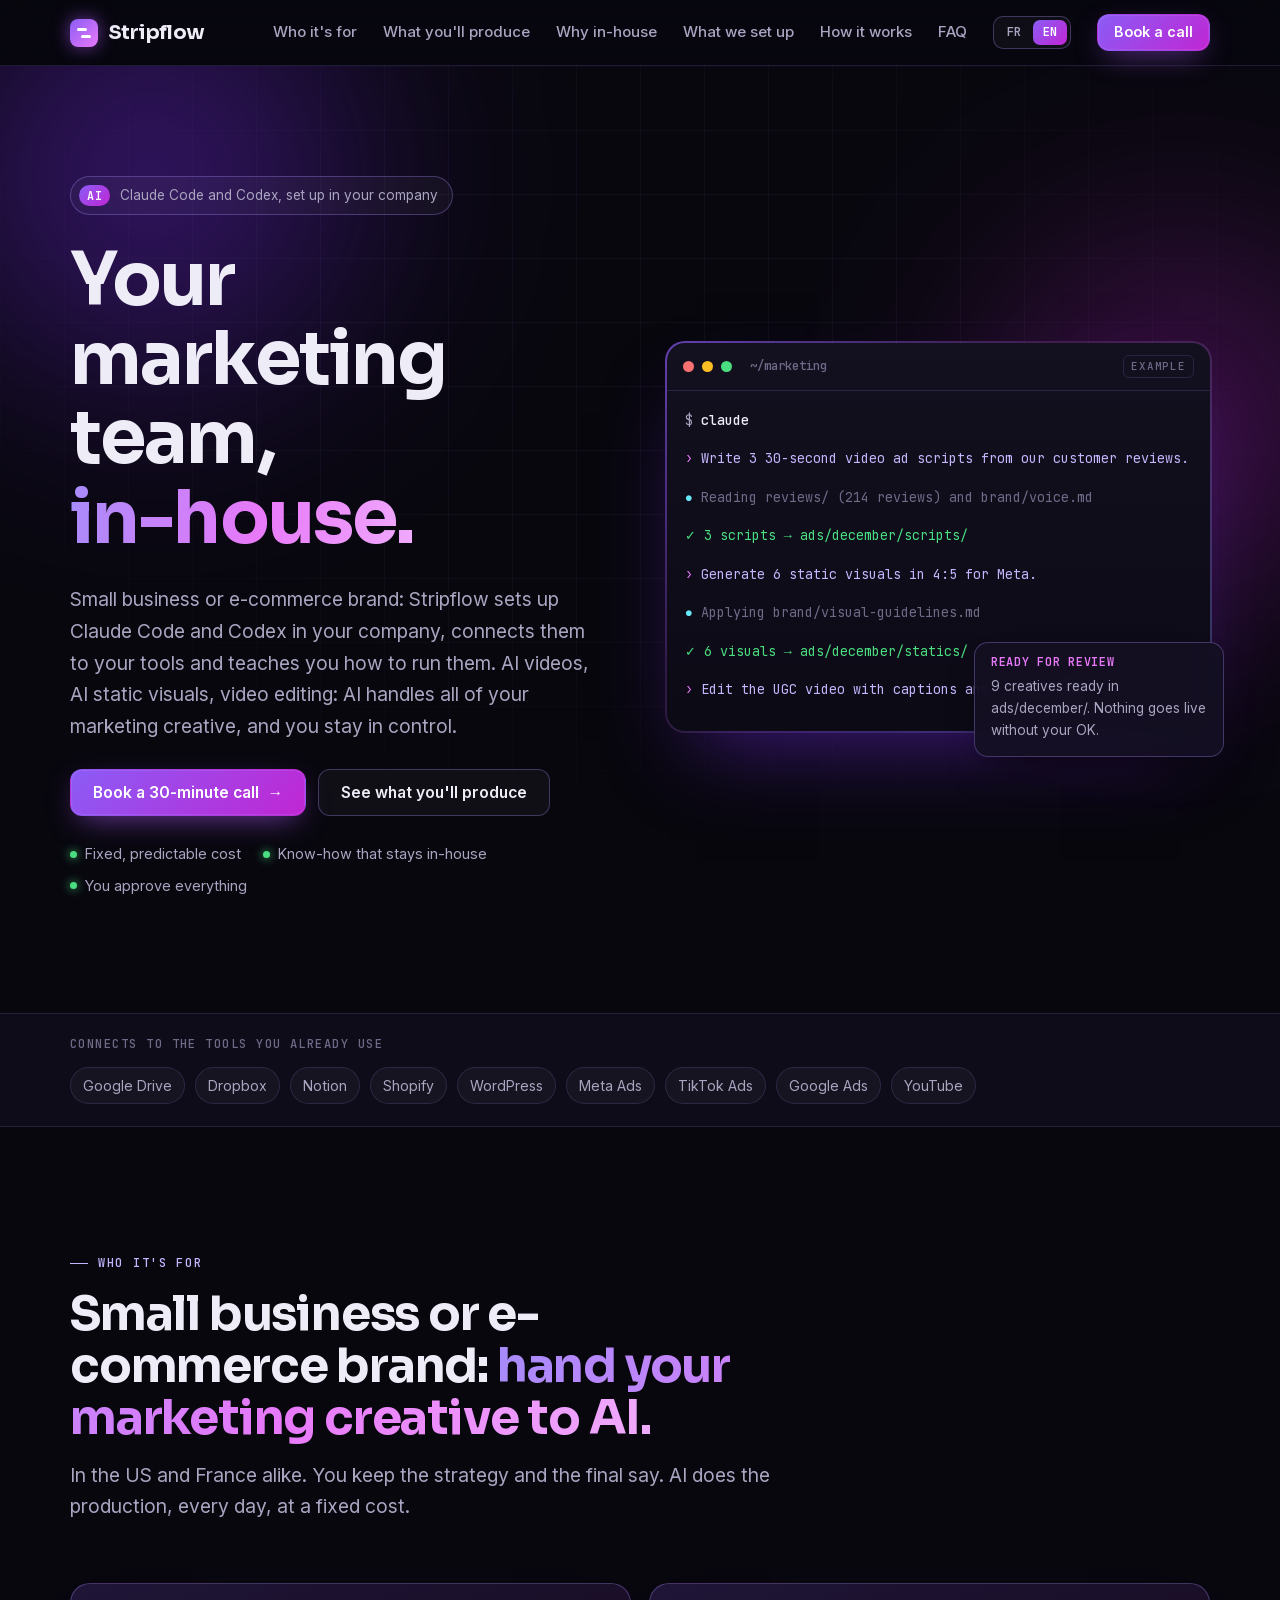
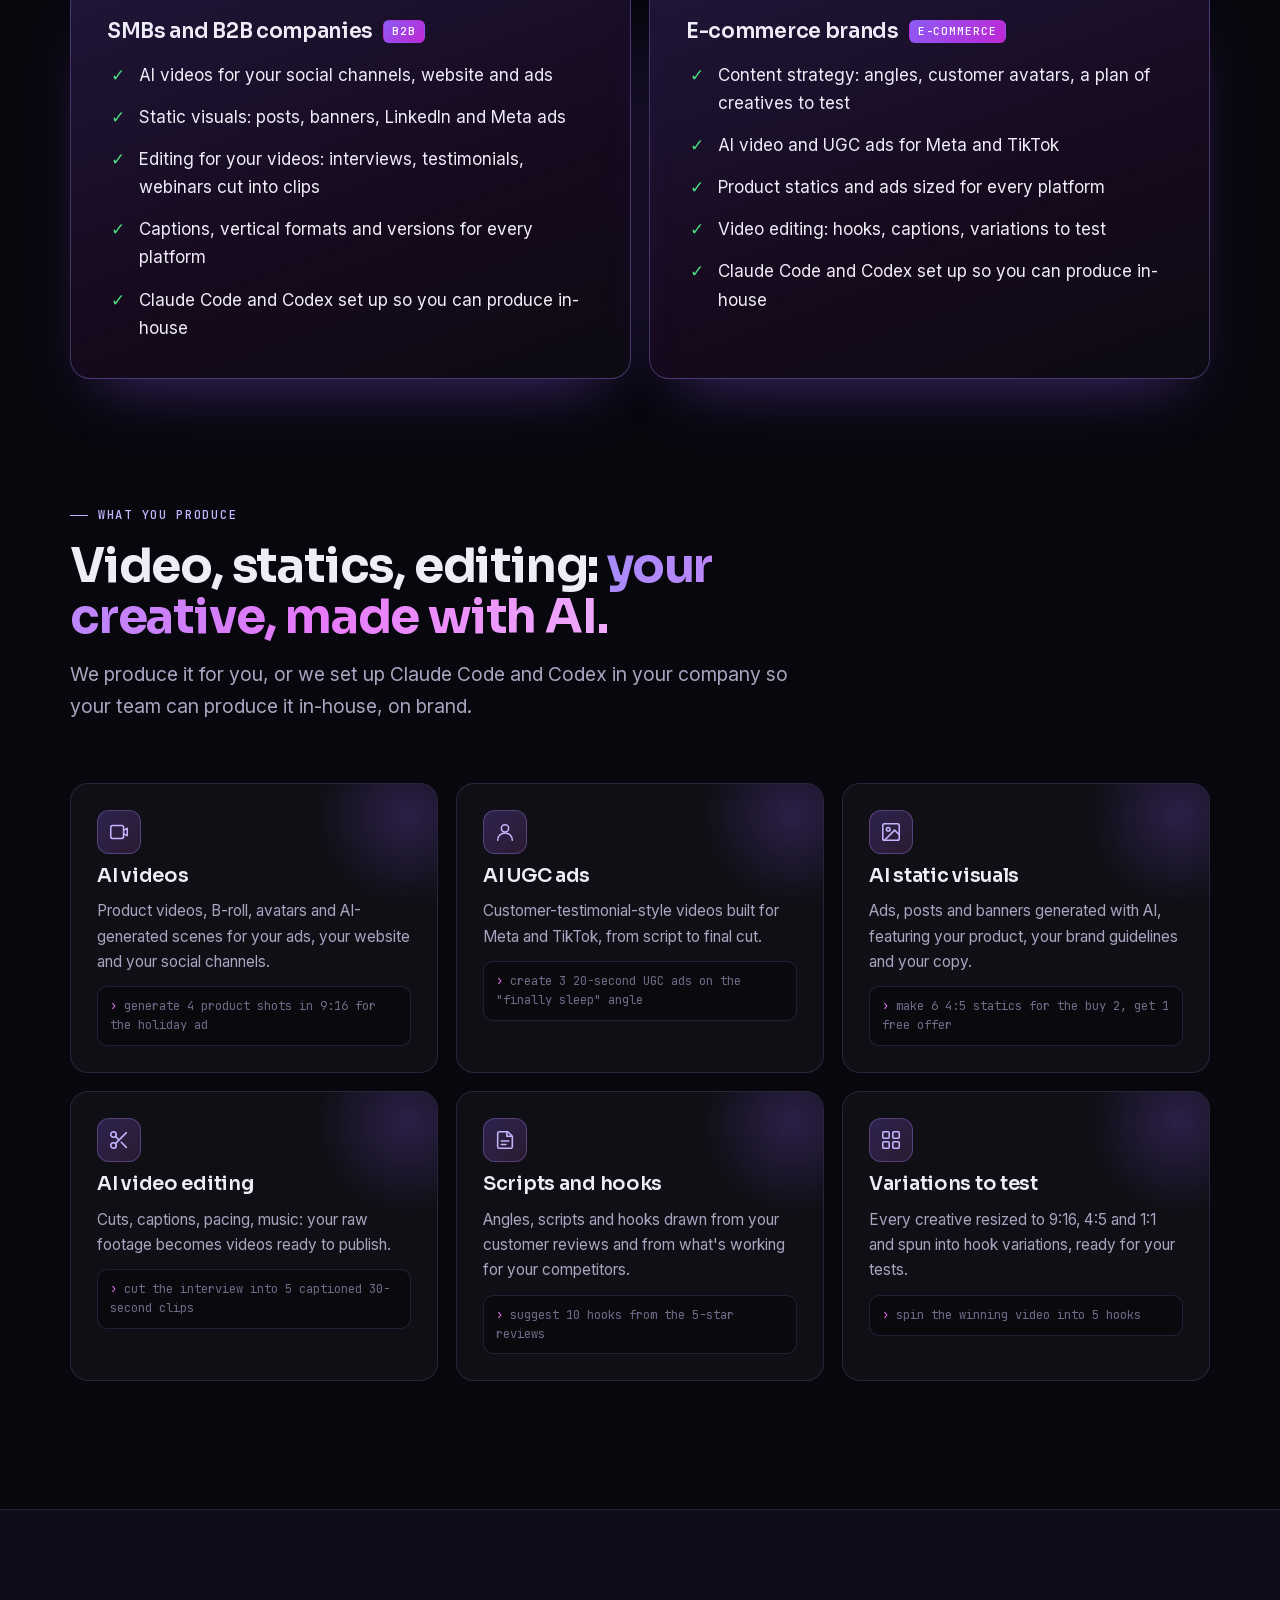
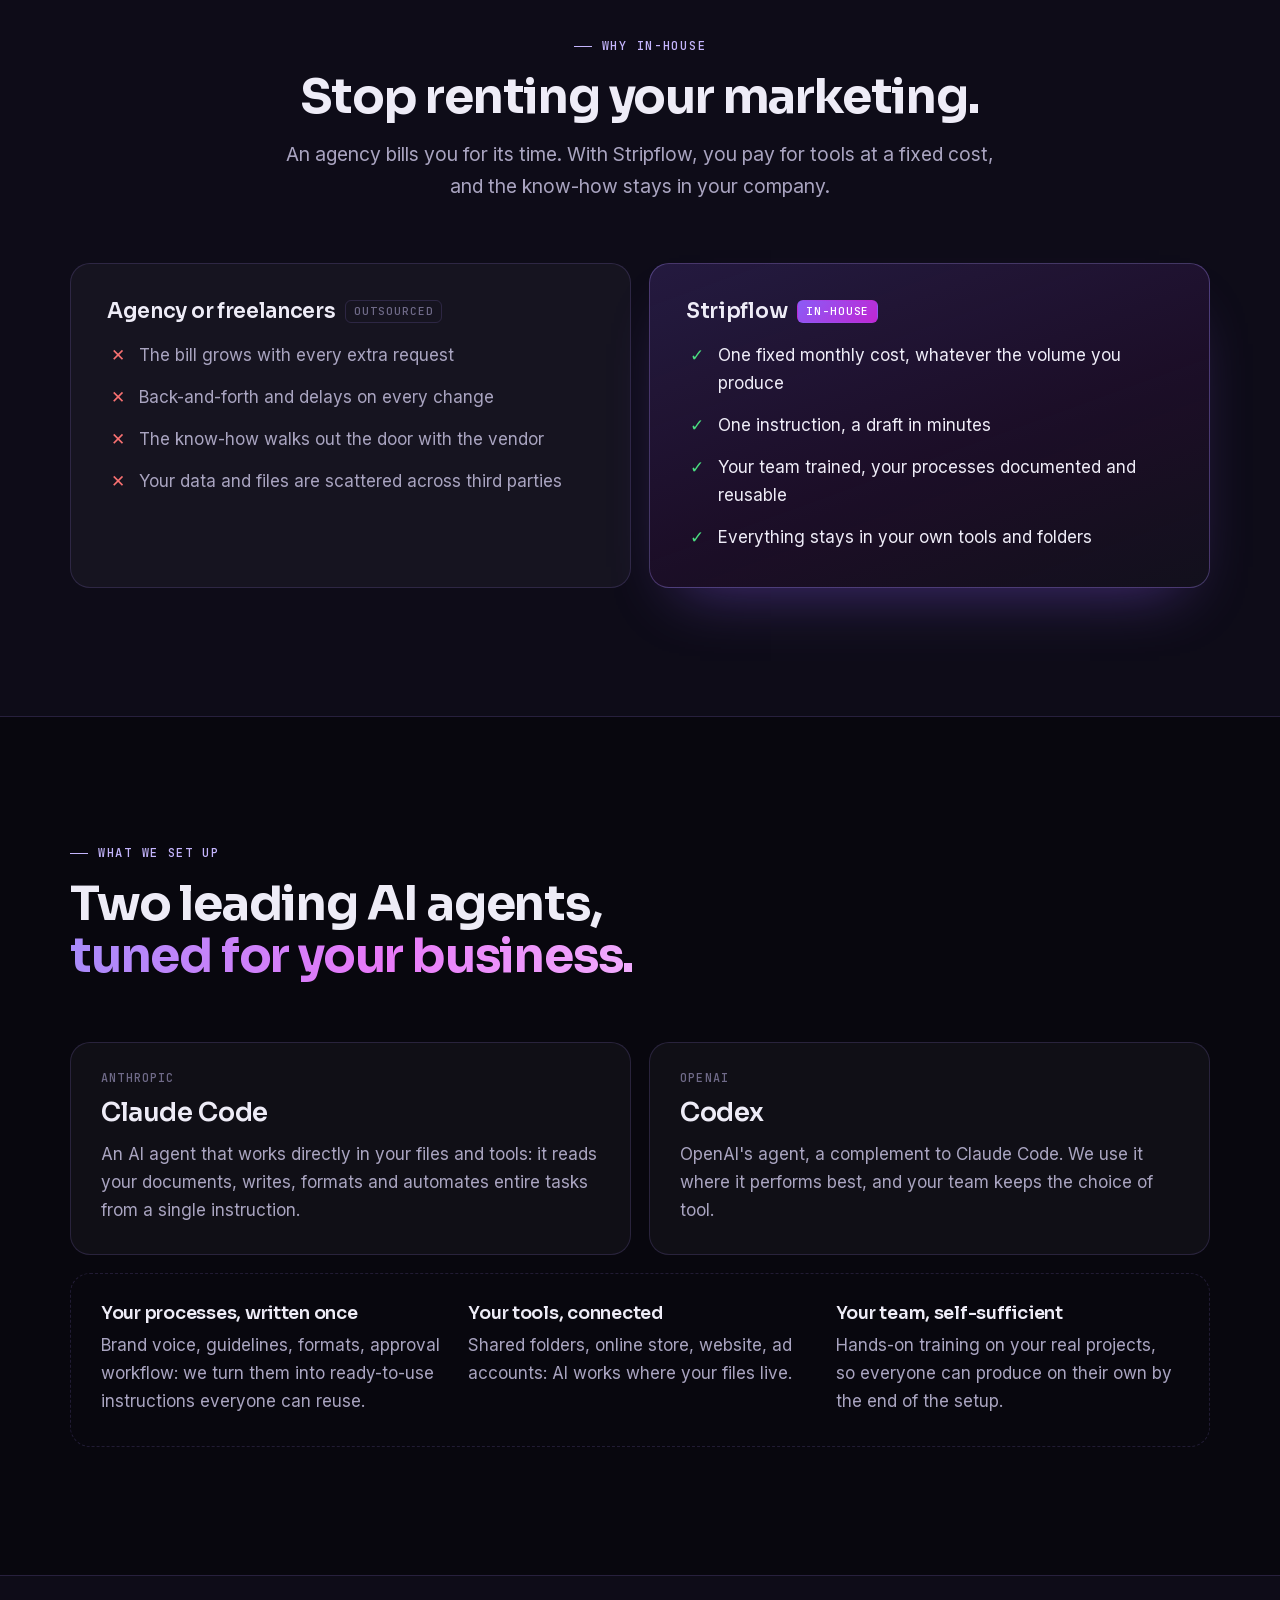
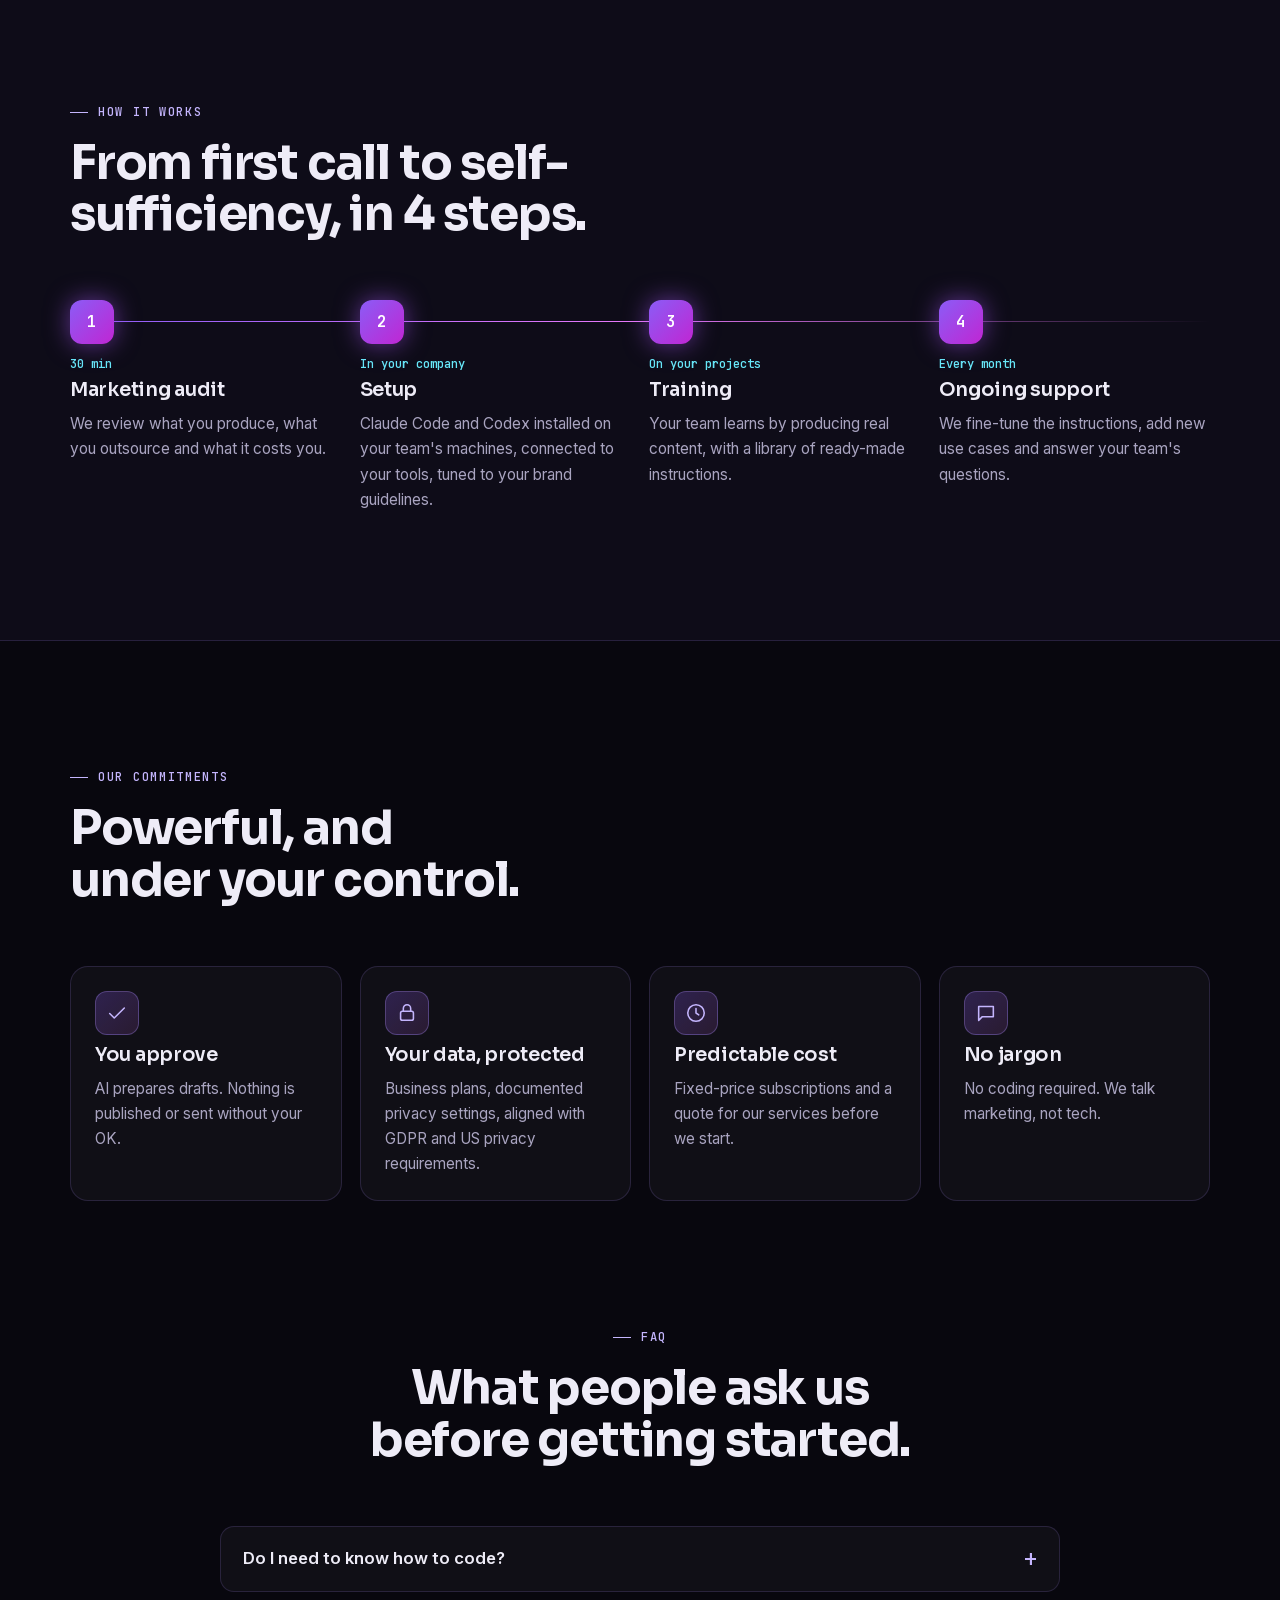
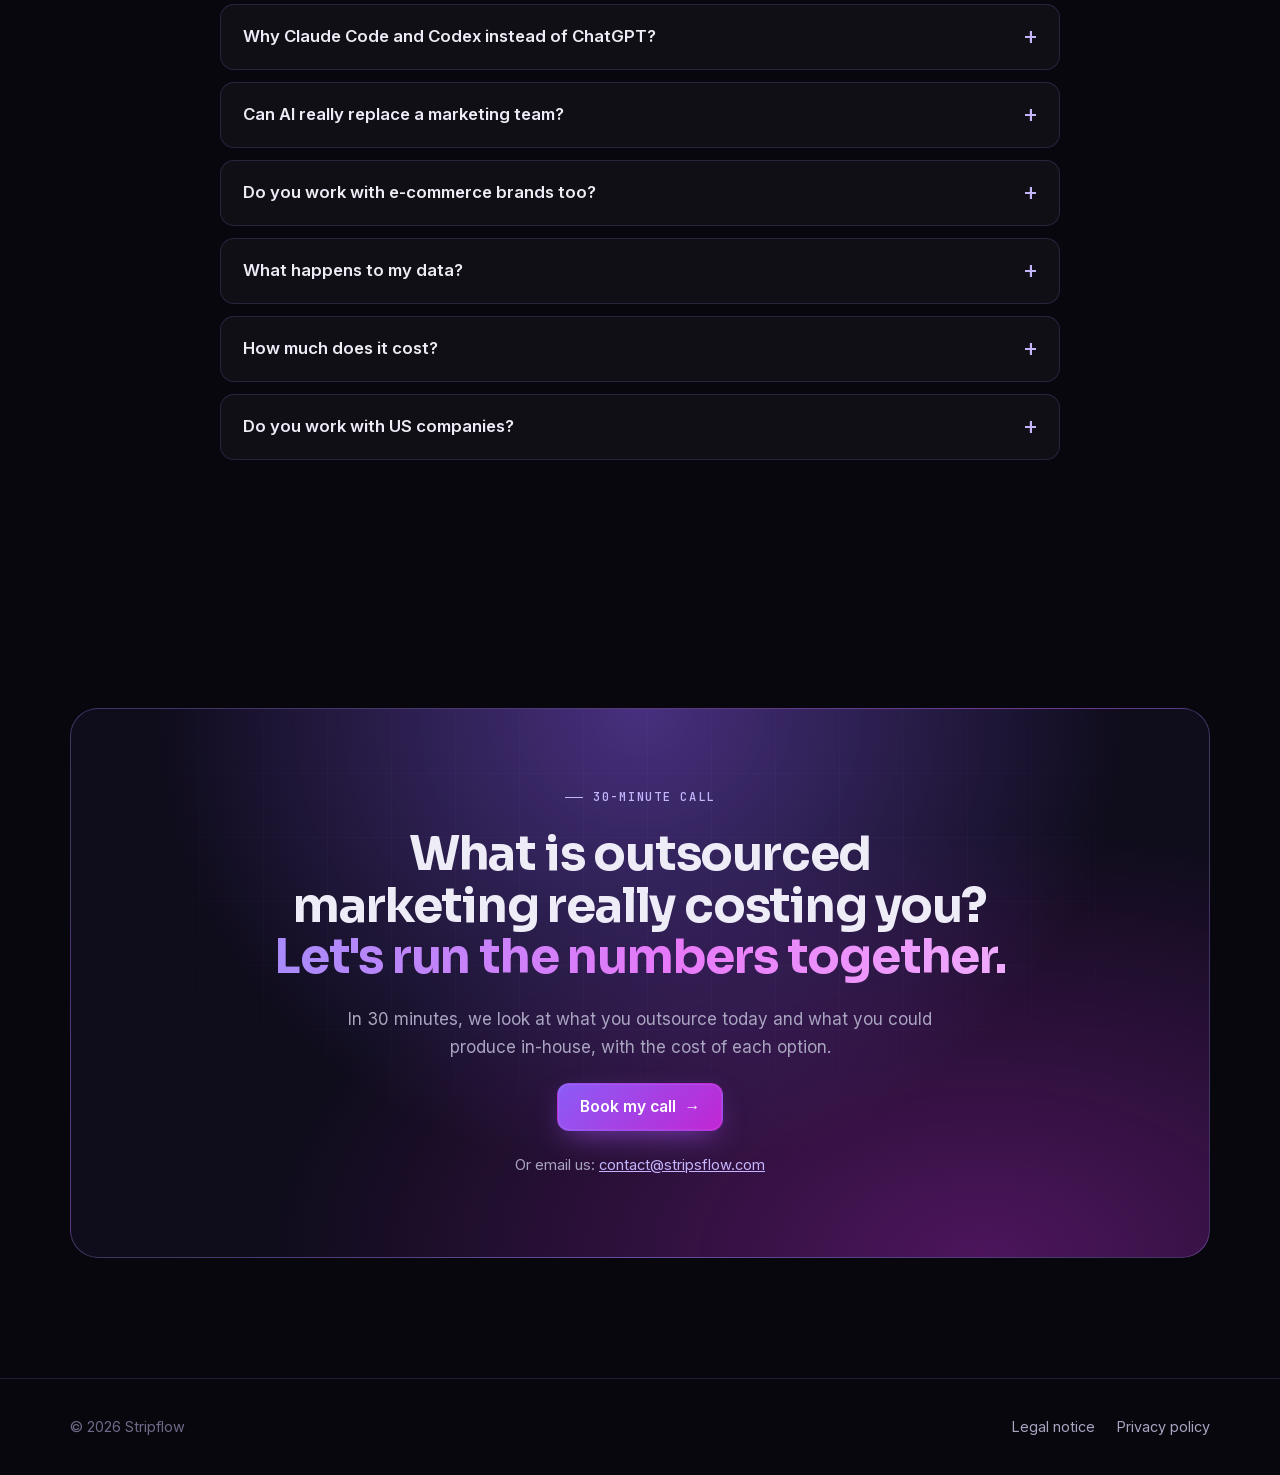
==== commit fd6960ef: "Aligne le site sur les vrais services : vidéo IA, statiques IA, montage IA (FR + EN) ; retire la LLC" ====
--- a/en/index.html
+++ b/en/index.html
@@ -4,9 +4,9 @@
 <meta charset="utf-8">
 <meta name="viewport" content="width=device-width, initial-scale=1, viewport-fit=cover">
 <title>Stripflow · Run your marketing in-house with Claude Code and Codex</title>
-<meta name="description" content="Stripflow sets up Claude Code and Codex for small and mid-sized businesses and e-commerce brands so AI can run their entire marketing function: content strategy, creative, ads, email and reporting.">
+<meta name="description" content="Stripflow creates your AI videos, AI static visuals and video edits, and sets up Claude Code and Codex for small and mid-sized businesses and e-commerce brands so they can produce in-house.">
 <meta property="og:title" content="Stripflow · Your marketing team, in-house">
-<meta property="og:description" content="For small and mid-sized businesses and e-commerce brands: we set up Claude Code and Codex in your company so AI can run your entire marketing function.">
+<meta property="og:description" content="AI videos, AI statics, video editing: hand your marketing creative to AI.">
 <meta property="og:locale" content="en_US">
 <meta name="theme-color" content="#08070e">
 <link rel="alternate" hreflang="fr" href="https://www.stripsflow.com/">
@@ -42,7 +42,7 @@
       <div class="hero-copy">
         <span class="pill"><b>AI</b>Claude Code and Codex, set up in your company</span>
         <h1>Your marketing team, <span class="grad">in-house.</span></h1>
-        <p class="lead">Small business or e-commerce brand: Stripflow sets up Claude Code and Codex in your company, connects them to your tools and teaches you how to run them. Content strategy, creative, ads, email, reporting: AI handles your entire marketing function, and you stay in control.</p>
+        <p class="lead">Small business or e-commerce brand: Stripflow sets up Claude Code and Codex in your company, connects them to your tools and teaches you how to run them. AI videos, AI static visuals, video editing: AI handles all of your marketing creative, and you stay in control.</p>
         <div class="hero-cta">
           <a class="btn btn-primary" href="https://calendly.com/j50-lefeuvre/30min" target="_blank" rel="noopener">Book a 30-minute call <span class="arrow" aria-hidden="true">→</span></a>
           <a class="btn btn-ghost" href="#services">See what you'll produce</a>
@@ -55,16 +55,16 @@
           <div class="term-bar"><i></i><i></i><i></i><span>~/marketing</span><em>Example</em></div>
           <div class="term-body">
             <div class="l cmd">$ <b>claude</b></div>
-            <div class="l p">Write the December newsletter from our last 3 blog posts, in our brand voice.</div>
-            <div class="l t">Reading blog/ (3 posts) and brand/voice-guide.md</div>
-            <div class="l ok">newsletter-december.md created · 612 words</div>
-            <div class="l p">Turn it into 5 LinkedIn posts and 3 Meta ads.</div>
-            <div class="l t">Applying brand/social-formats.md</div>
-            <div class="l ok">5 posts + 3 ads → campaigns/december/</div>
-            <div class="l p">Put together the November campaign report. <span class="caret" aria-hidden="true"></span></div>
+            <div class="l p">Write 3 30-second video ad scripts from our customer reviews.</div>
+            <div class="l t">Reading reviews/ (214 reviews) and brand/voice.md</div>
+            <div class="l ok">3 scripts → ads/december/scripts/</div>
+            <div class="l p">Generate 6 static visuals in 4:5 for Meta.</div>
+            <div class="l t">Applying brand/visual-guidelines.md</div>
+            <div class="l ok">6 visuals → ads/december/statics/</div>
+            <div class="l p">Edit the UGC video with captions and 3 hooks. <span class="caret" aria-hidden="true"></span></div>
           </div>
         </figure>
-        <div class="float-card"><b>Ready for review</b><span>8 drafts ready in campaigns/december/. Nothing goes live without your OK.</span></div>
+        <div class="float-card"><b>Ready for review</b><span>9 creatives ready in ads/december/. Nothing goes live without your OK.</span></div>
       </div>
     </div>
   </section>
@@ -73,7 +73,7 @@
     <div class="wrap">
       <p>Connects to the tools you already use</p>
       <ul>
-        <li>Google Workspace</li><li>Microsoft 365</li><li>Notion</li><li>HubSpot</li><li>WordPress</li><li>Shopify</li><li>Klaviyo</li><li>Google Ads</li><li>Meta Ads</li><li>Google Analytics</li>
+        <li>Google Drive</li><li>Dropbox</li><li>Notion</li><li>Shopify</li><li>WordPress</li><li>Meta Ads</li><li>TikTok Ads</li><li>Google Ads</li><li>YouTube</li>
       </ul>
     </div>
   </div>
@@ -82,28 +82,28 @@
     <div class="wrap">
       <div class="section-head">
         <span class="eyebrow">Who it's for</span>
-        <h2 id="pourqui-t">Small and mid-sized businesses and e-commerce brands in the US and France: <span class="grad">hand your marketing to AI.</span></h2>
-        <p class="lead">You keep the strategy and the final say. AI does the production, every day, at a fixed cost.</p>
+        <h2 id="pourqui-t">Small business or e-commerce brand: <span class="grad">hand your marketing creative to AI.</span></h2>
+        <p class="lead">In the US and France alike. You keep the strategy and the final say. AI does the production, every day, at a fixed cost.</p>
       </div>
       <div class="compare">
         <div class="col us">
           <h3>SMBs and B2B companies <span class="tag">B2B</span></h3>
           <ul>
-            <li>Blog posts, SEO pages and case studies</li>
-            <li>LinkedIn posts and content calendar</li>
-            <li>Newsletters, outbound and follow-up sequences</li>
-            <li>Landing pages, decks and sales collateral</li>
-            <li>Campaign reports for leadership</li>
+            <li>AI videos for your social channels, website and ads</li>
+            <li>Static visuals: posts, banners, LinkedIn and Meta ads</li>
+            <li>Editing for your videos: interviews, testimonials, webinars cut into clips</li>
+            <li>Captions, vertical formats and versions for every platform</li>
+            <li>Claude Code and Codex set up so you can produce in-house</li>
           </ul>
         </div>
         <div class="col us">
           <h3>E-commerce brands <span class="tag">E-commerce</span></h3>
           <ul>
-            <li>Content strategy: angles, customer avatars, publishing calendar</li>
-            <li>SEO-optimized product pages and descriptions</li>
-            <li>Video and UGC ad scripts, hooks and variations to test</li>
-            <li>Emails and automations: welcome, abandoned cart, win-back</li>
-            <li>Analysis of your ads, customer reviews and competitors</li>
+            <li>Content strategy: angles, customer avatars, a plan of creatives to test</li>
+            <li>AI video and UGC ads for Meta and TikTok</li>
+            <li>Product statics and ads sized for every platform</li>
+            <li>Video editing: hooks, captions, variations to test</li>
+            <li>Claude Code and Codex set up so you can produce in-house</li>
           </ul>
         </div>
       </div>
@@ -113,46 +113,46 @@
   <section class="section" id="services" aria-labelledby="services-t" style="padding-top: 0;">
     <div class="wrap">
       <div class="section-head">
-        <span class="eyebrow">What you produce in-house</span>
-        <h2 id="services-t">All your marketing, <span class="grad">produced by your own team.</span></h2>
-        <p class="lead">Your team gives instructions in plain English. Claude Code and Codex do the work inside your files and tools, following your brand guidelines.</p>
+        <span class="eyebrow">What you produce</span>
+        <h2 id="services-t">Video, statics, editing: <span class="grad">your creative, made with AI.</span></h2>
+        <p class="lead">We produce it for you, or we set up Claude Code and Codex in your company so your team can produce it in-house, on brand.</p>
       </div>
       <div class="cards">
         <article class="card">
+          <span class="ic" aria-hidden="true"><svg viewBox="0 0 24 24"><rect x="3" y="5" width="14" height="14" rx="2"/><path d="M17 10l4-2v8l-4-2"/></svg></span>
+          <h3>AI videos</h3>
+          <p>Product videos, B-roll, avatars and AI-generated scenes for your ads, your website and your social channels.</p>
+          <code>generate 4 product shots in 9:16 for the holiday ad</code>
+        </article>
+        <article class="card">
+          <span class="ic" aria-hidden="true"><svg viewBox="0 0 24 24"><circle cx="12" cy="8" r="4"/><path d="M4 21a8 8 0 0 1 16 0"/></svg></span>
+          <h3>AI UGC ads</h3>
+          <p>Customer-testimonial-style videos built for Meta and TikTok, from script to final cut.</p>
+          <code>create 3 20-second UGC ads on the "finally sleep" angle</code>
+        </article>
+        <article class="card">
+          <span class="ic" aria-hidden="true"><svg viewBox="0 0 24 24"><rect x="3" y="3" width="18" height="18" rx="2"/><circle cx="9" cy="9" r="2"/><path d="M21 15l-5-5L5 21"/></svg></span>
+          <h3>AI static visuals</h3>
+          <p>Ads, posts and banners generated with AI, featuring your product, your brand guidelines and your copy.</p>
+          <code>make 6 4:5 statics for the buy 2, get 1 free offer</code>
+        </article>
+        <article class="card">
+          <span class="ic" aria-hidden="true"><svg viewBox="0 0 24 24"><circle cx="6" cy="6" r="3"/><circle cx="6" cy="18" r="3"/><path d="M20 4L8.1 15.9M14.5 14.5L20 20M8.1 8.1L12 12"/></svg></span>
+          <h3>AI video editing</h3>
+          <p>Cuts, captions, pacing, music: your raw footage becomes videos ready to publish.</p>
+          <code>cut the interview into 5 captioned 30-second clips</code>
+        </article>
+        <article class="card">
           <span class="ic" aria-hidden="true"><svg viewBox="0 0 24 24"><path d="M4 19.5V5a2 2 0 0 1 2-2h9l5 5v11.5a1.5 1.5 0 0 1-1.5 1.5h-13A1.5 1.5 0 0 1 4 19.5z"/><path d="M14 3v5h5M8 13h8M8 17h5"/></svg></span>
-          <h3>Content and SEO</h3>
-          <p>Blog posts, pages optimized for Google, white papers and case studies, in your voice.</p>
-          <code>write the blog post "5 cash flow mistakes"</code>
-        </article>
-        <article class="card">
-          <span class="ic" aria-hidden="true"><svg viewBox="0 0 24 24"><path d="M3 11v2a1 1 0 0 0 1 1h2l5 4V6L6 10H4a1 1 0 0 0-1 1z"/><path d="M15.5 8.5a5 5 0 0 1 0 7M18.5 5.5a9 9 0 0 1 0 13"/></svg></span>
-          <h3>Social media</h3>
-          <p>LinkedIn posts, carousels and the monthly content calendar, repurposed from the content you already have.</p>
-          <code>plan 12 LinkedIn posts for January</code>
-        </article>
-        <article class="card">
-          <span class="ic" aria-hidden="true"><svg viewBox="0 0 24 24"><rect x="3" y="4" width="18" height="16" rx="2"/><path d="M3 9h18M8 14h3M8 17h6"/></svg></span>
-          <h3>Ads</h3>
-          <p>Hooks, copy and ad variations for Google and Meta, ready to test.</p>
-          <code>suggest 10 hooks for the trade show campaign</code>
-        </article>
-        <article class="card">
-          <span class="ic" aria-hidden="true"><svg viewBox="0 0 24 24"><rect x="3" y="5" width="18" height="14" rx="2"/><path d="M3 7l9 6 9-6"/></svg></span>
-          <h3>Email and newsletters</h3>
-          <p>Newsletters, follow-up and welcome sequences, written and formatted.</p>
-          <code>write a 4-email welcome sequence</code>
-        </article>
-        <article class="card">
-          <span class="ic" aria-hidden="true"><svg viewBox="0 0 24 24"><path d="M8 9l-4 3 4 3M16 9l4 3-4 3M13.5 6l-3 12"/></svg></span>
-          <h3>Web pages and landing pages</h3>
-          <p>Claude Code and Codex write the code: campaign pages, forms, website updates.</p>
-          <code>build the landing page for the February webinar</code>
-        </article>
-        <article class="card">
-          <span class="ic" aria-hidden="true"><svg viewBox="0 0 24 24"><path d="M4 20V10M10 20V4M16 20v-7M22 20H2"/></svg></span>
-          <h3>Reporting and market watch</h3>
-          <p>Monthly campaign reports from your exports, competitor tracking, summaries for leadership.</p>
-          <code>sum up November's results on one page</code>
+          <h3>Scripts and hooks</h3>
+          <p>Angles, scripts and hooks drawn from your customer reviews and from what's working for your competitors.</p>
+          <code>suggest 10 hooks from the 5-star reviews</code>
+        </article>
+        <article class="card">
+          <span class="ic" aria-hidden="true"><svg viewBox="0 0 24 24"><rect x="3" y="3" width="7" height="7" rx="1"/><rect x="14" y="3" width="7" height="7" rx="1"/><rect x="3" y="14" width="7" height="7" rx="1"/><rect x="14" y="14" width="7" height="7" rx="1"/></svg></span>
+          <h3>Variations to test</h3>
+          <p>Every creative resized to 9:16, 4:5 and 1:1 and spun into hook variations, ready for your tests.</p>
+          <code>spin the winning video into 5 hooks</code>
         </article>
       </div>
     </div>
@@ -207,7 +207,7 @@
         </article>
         <article class="stack-item wide">
           <div><h3>Your processes, written once</h3><p>Brand voice, guidelines, formats, approval workflow: we turn them into ready-to-use instructions everyone can reuse.</p></div>
-          <div><h3>Your tools, connected</h3><p>Email, documents, CRM, website, ad platforms, analytics: AI works where your data lives.</p></div>
+          <div><h3>Your tools, connected</h3><p>Shared folders, online store, website, ad accounts: AI works where your files live.</p></div>
           <div><h3>Your team, self-sufficient</h3><p>Hands-on training on your real projects, so everyone can produce on their own by the end of the setup.</p></div>
         </article>
       </div>
@@ -253,8 +253,8 @@
       <div class="faq">
         <details><summary>Do I need to know how to code?</summary><p>No. Your team gives instructions in plain English, the way they would brief a colleague. We handle the installation and the technical setup.</p></details>
         <details><summary>Why Claude Code and Codex instead of ChatGPT?</summary><p>A chatbot answers in a window, and you have to copy and paste everything. Claude Code and Codex are agents: they read your files, apply your brand guidelines and deliver finished work directly in your folders and tools.</p></details>
-        <details><summary>Can AI really replace a marketing team?</summary><p>It handles the production: content strategy, copywriting, repurposing, scripts, emails, reports. You, or one person on your team, keep the direction: you set the goals, review and approve before anything is published.</p></details>
-        <details><summary>Do you work with e-commerce brands too?</summary><p>Yes. Shopify stores or other platforms: we connect AI to your store, your ad campaigns and your email marketing tool, then teach you to produce content, ads and emails in-house.</p></details>
+        <details><summary>Can AI really replace a marketing team?</summary><p>It handles the production: content strategy, scripts, videos, visuals, edits, variations. You, or one person on your team, keep the direction: you set the goals, review and approve before anything is published.</p></details>
+        <details><summary>Do you work with e-commerce brands too?</summary><p>Yes. Shopify stores or other platforms: we connect AI to your store and your ad accounts, then produce videos, visuals and edits with you, or teach you to make them in-house.</p></details>
         <details><summary>What happens to my data?</summary><p>We use the vendors' business plans and decide with you what gets shared. Every setting is documented to support your compliance with GDPR and US privacy requirements.</p></details>
         <details><summary>How much does it cost?</summary><p>Two line items: the tool subscriptions, at a fixed monthly price, and our setup and support services. You get a detailed quote after the 30-minute audit, before any commitment.</p></details>
         <details><summary>Do you work with US companies?</summary><p>Yes. We work with companies in the United States and France. Setup, training and support are done remotely over video calls, with secure access to your machines.</p></details>
@@ -279,7 +279,7 @@
 
 <footer class="site-footer">
   <div class="wrap">
-    <span>© 2026 Stripflow · Neora Group LLC</span>
+    <span>© 2026 Stripflow</span>
     <nav aria-label="Legal information">
       <a href="legal-notice.html">Legal notice</a>
       <a href="privacy.html">Privacy policy</a>
--- a/styles.css
+++ b/styles.css
@@ -235,3 +235,5 @@
 .nav .lang-switch a.l[aria-current="true"] { color: #fff; background: linear-gradient(135deg, #8b5cf6, #c026d3); }
 @media (max-width: 900px) { .nav .lang-switch a.l { display: inline-flex; } .nav { gap: 10px; } }
 @media (max-width: 420px) { .nav .btn { padding: .7em .8em; font-size: .82rem; } }
+.term { margin: 0; }
+h1 .grad { white-space: nowrap; }
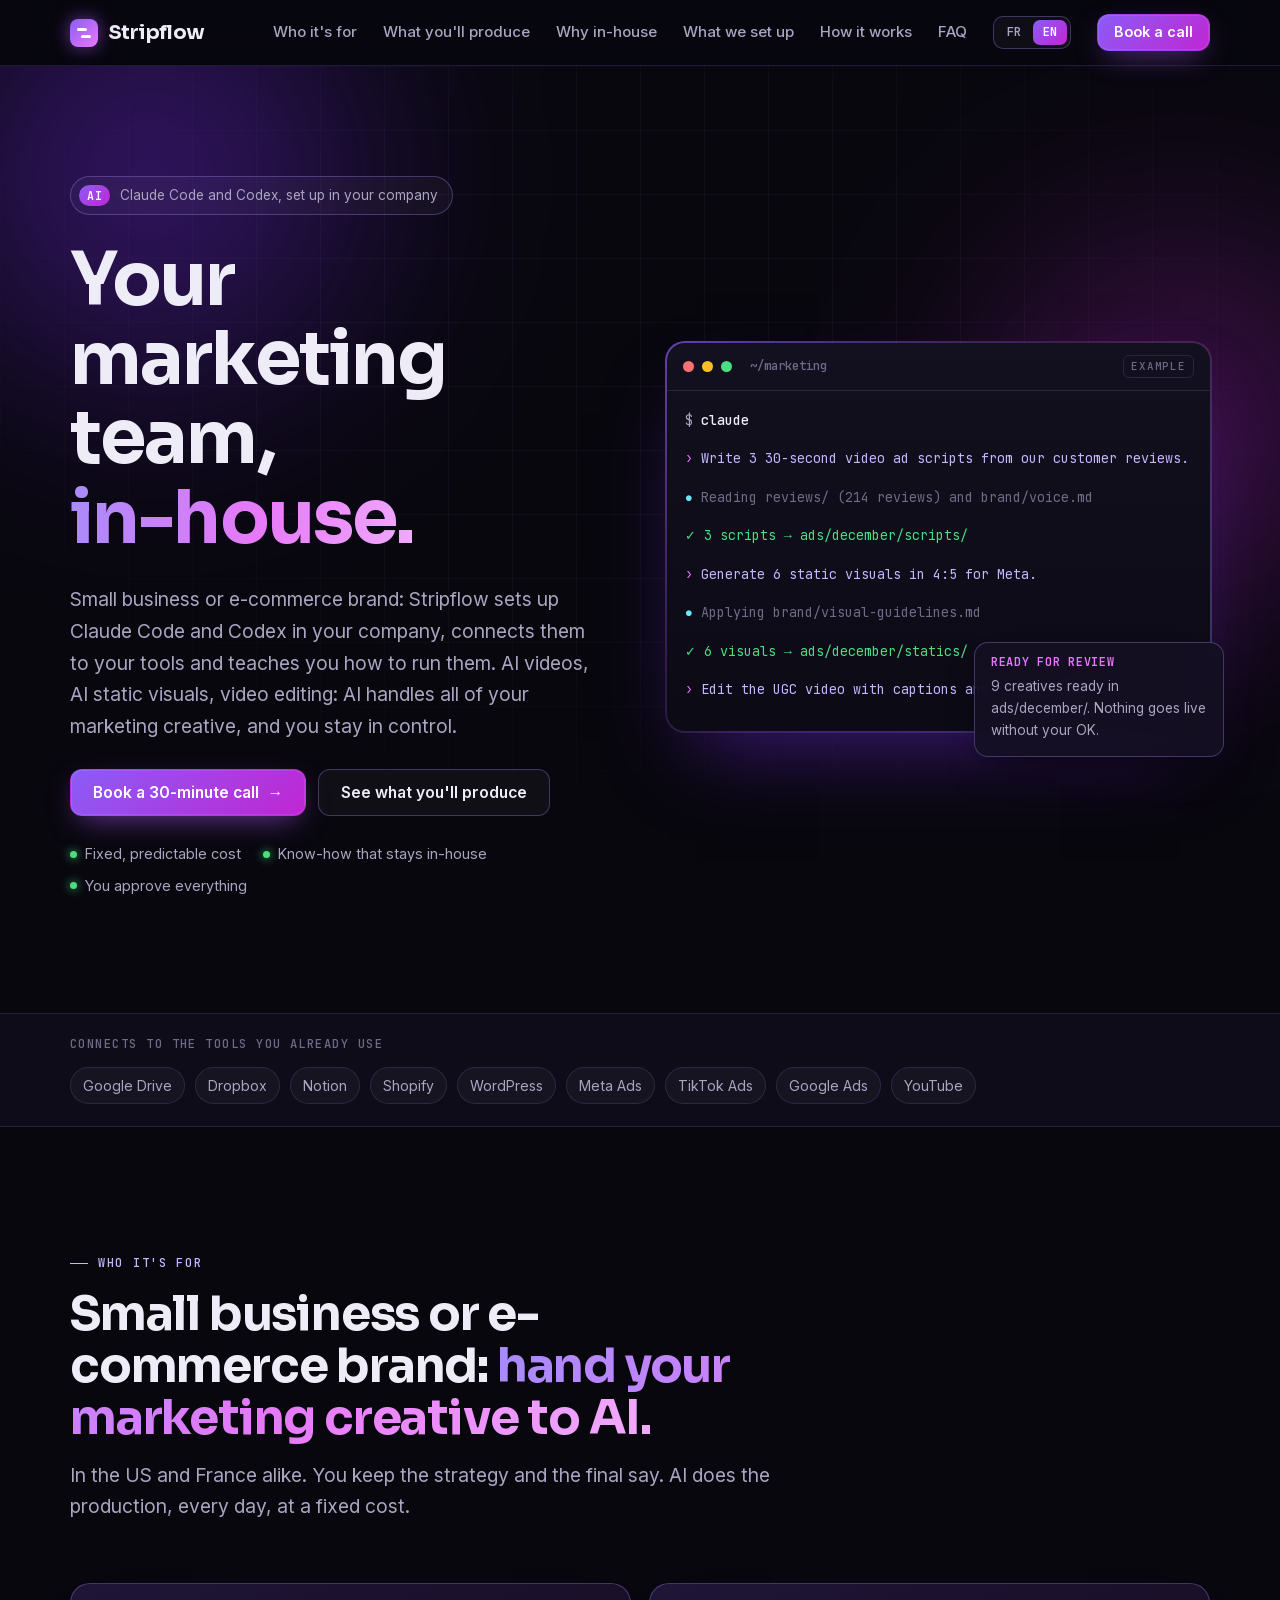
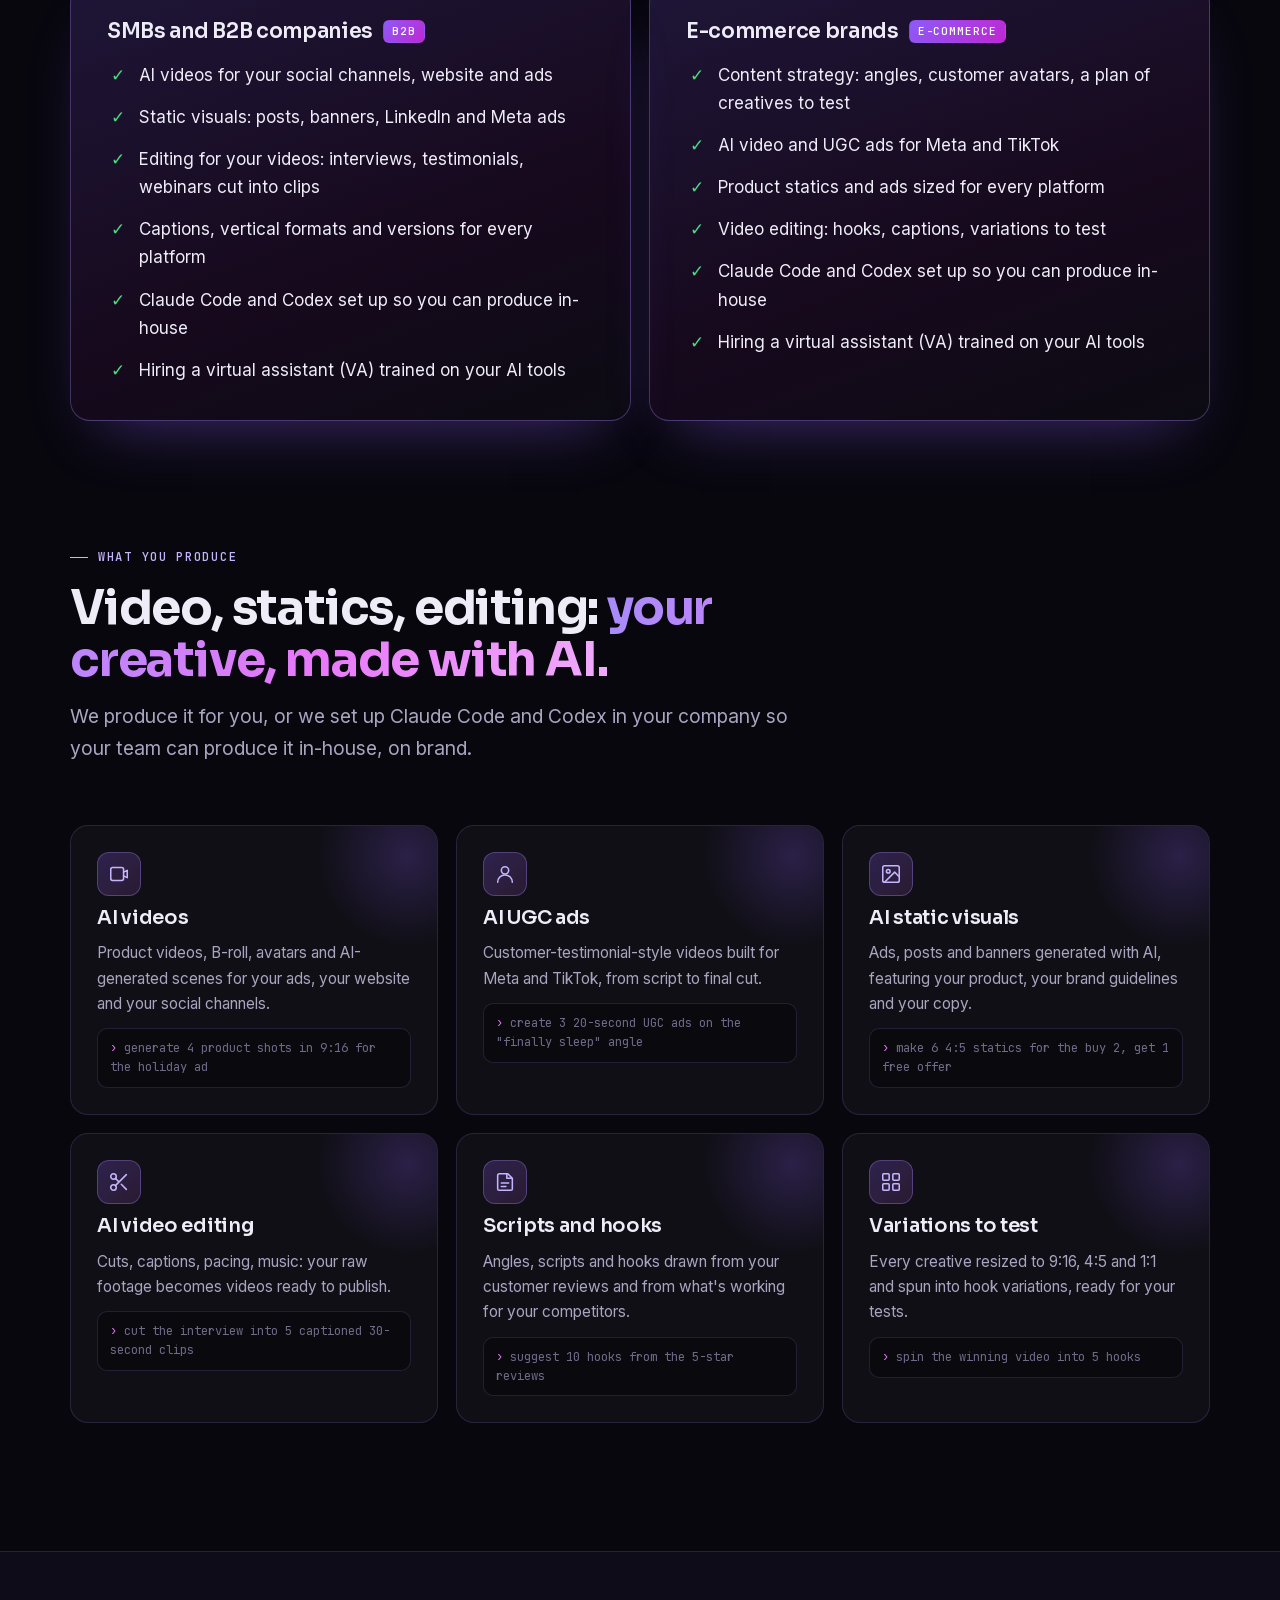
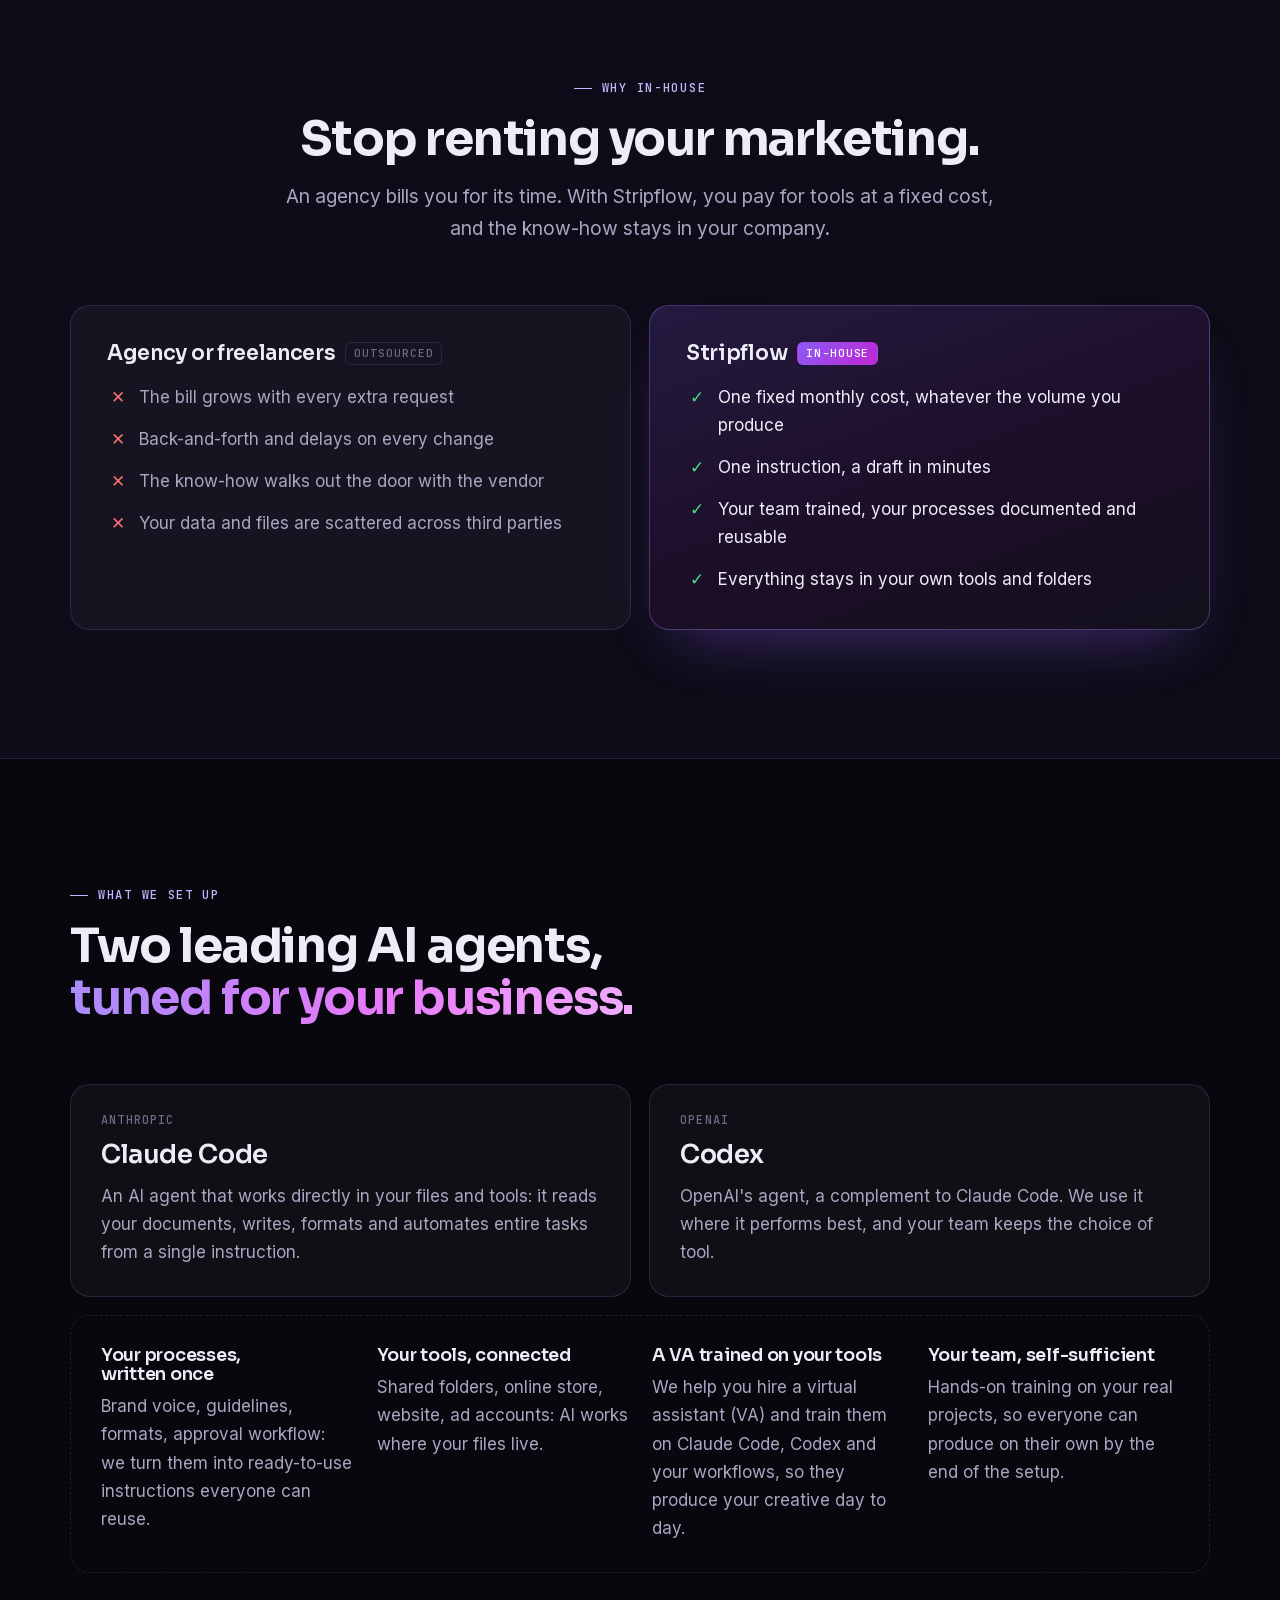
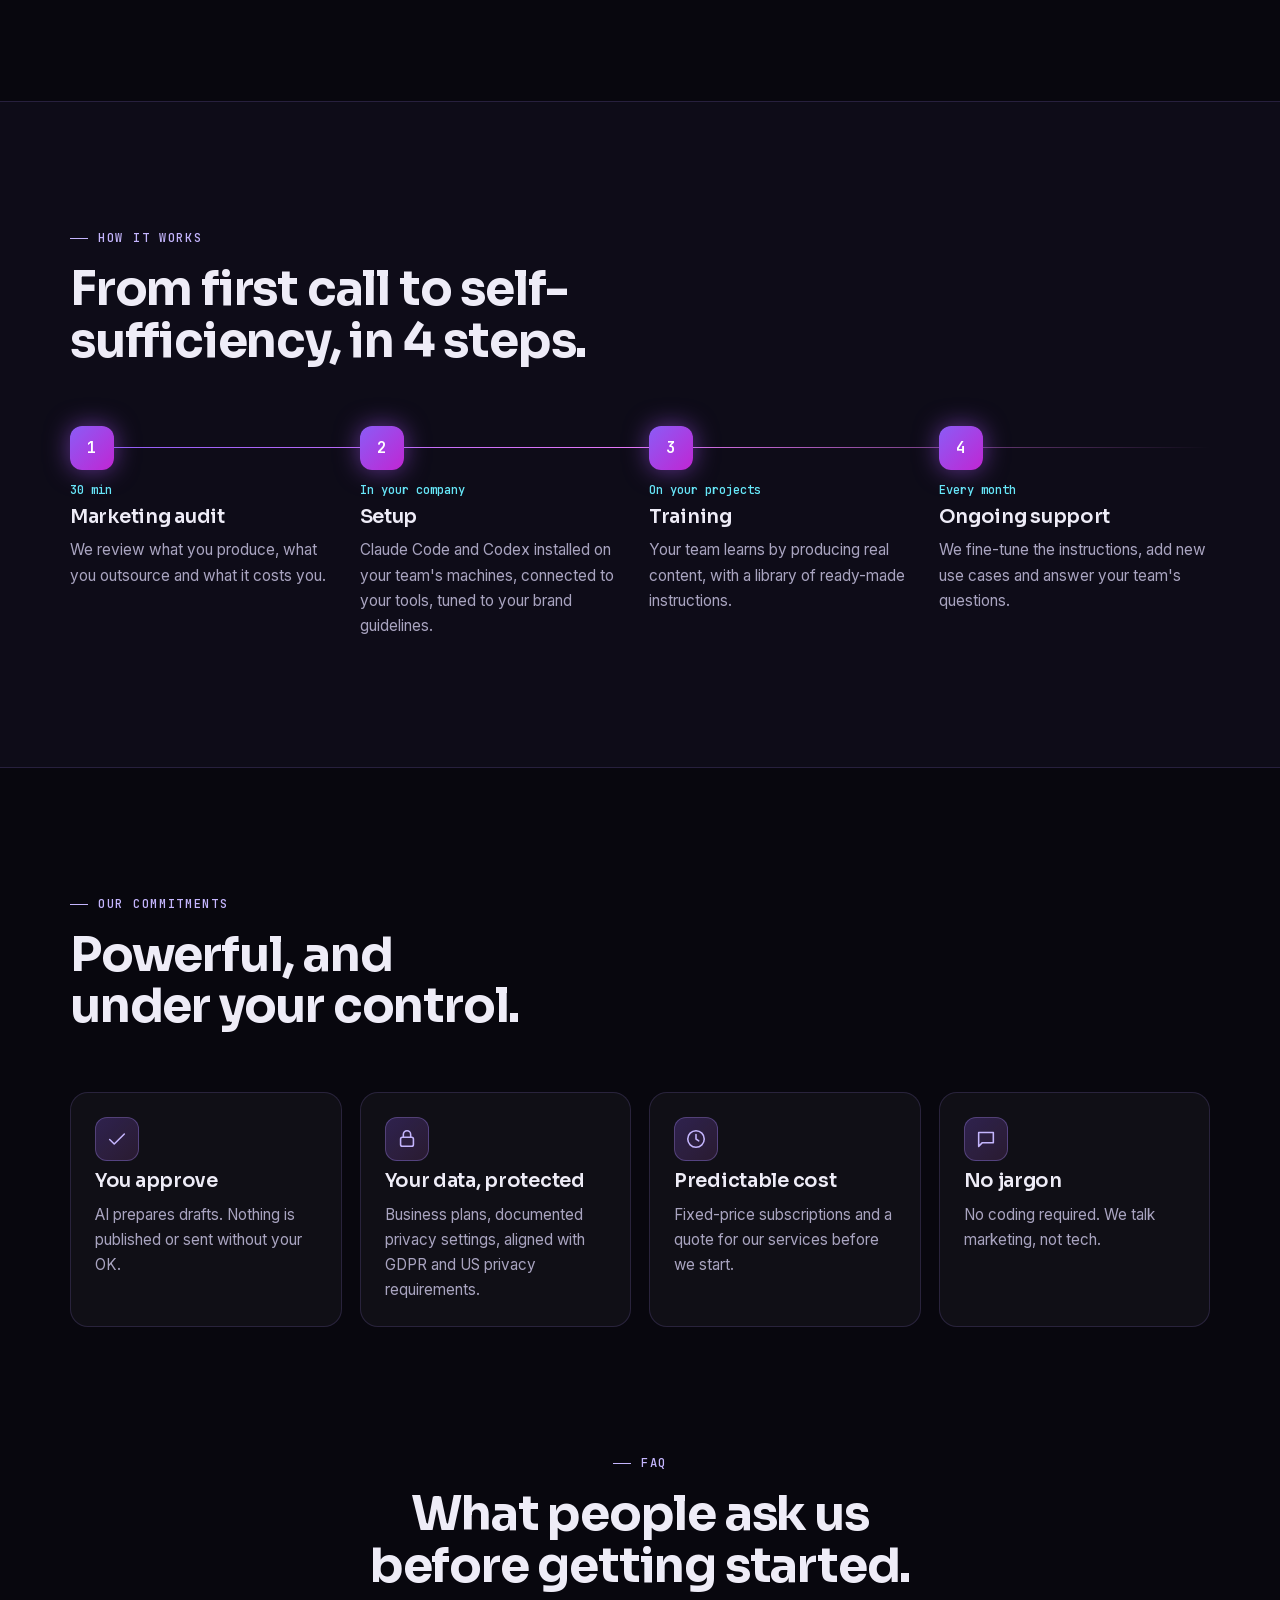
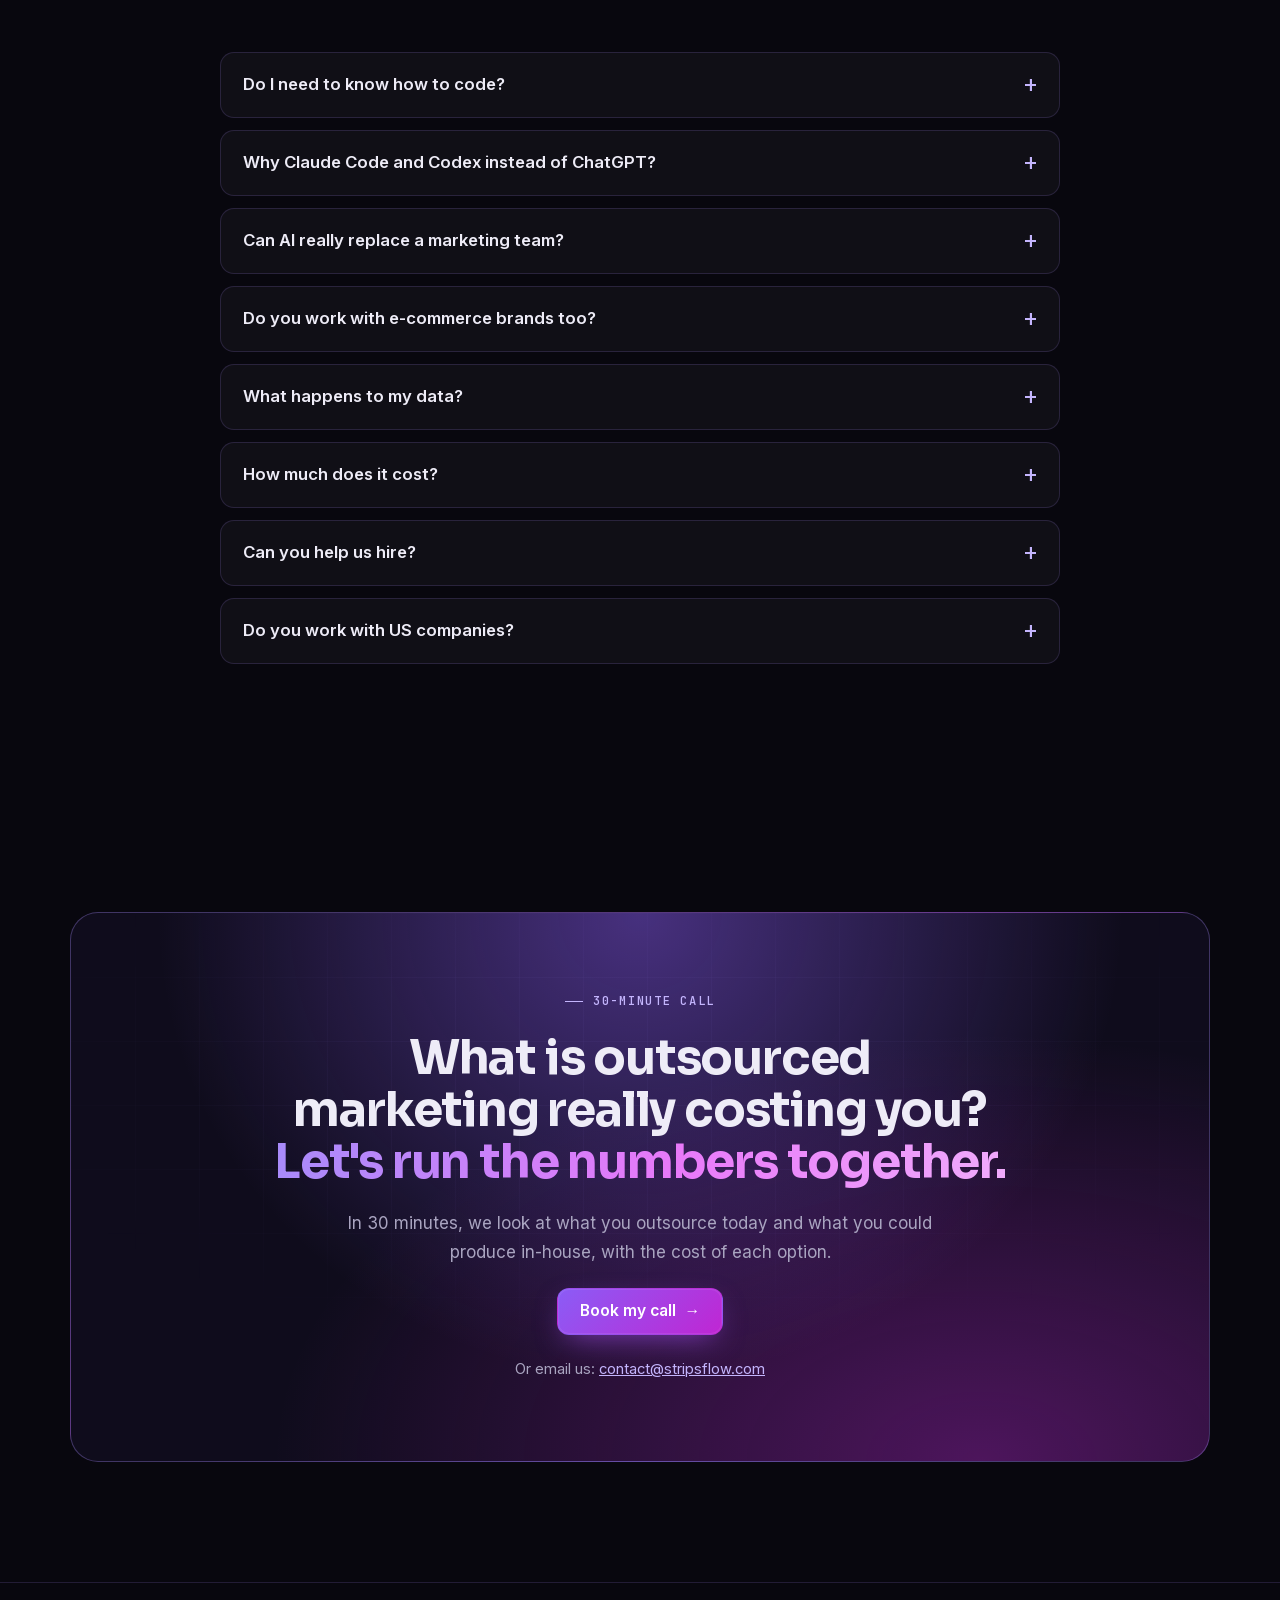
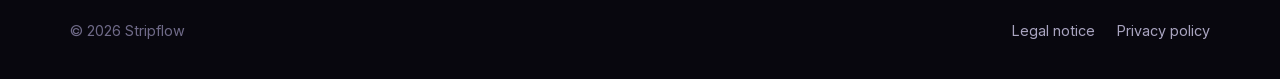
==== commit bd004078: "Ajoute le recrutement de VA formés aux outils IA (FR + EN) Co-Authored-By: Claude Opus 5.5 <noreply@" ====
--- a/en/index.html
+++ b/en/index.html
@@ -94,6 +94,7 @@
             <li>Editing for your videos: interviews, testimonials, webinars cut into clips</li>
             <li>Captions, vertical formats and versions for every platform</li>
             <li>Claude Code and Codex set up so you can produce in-house</li>
+            <li>Hiring a virtual assistant (VA) trained on your AI tools</li>
           </ul>
         </div>
         <div class="col us">
@@ -104,6 +105,7 @@
             <li>Product statics and ads sized for every platform</li>
             <li>Video editing: hooks, captions, variations to test</li>
             <li>Claude Code and Codex set up so you can produce in-house</li>
+            <li>Hiring a virtual assistant (VA) trained on your AI tools</li>
           </ul>
         </div>
       </div>
@@ -208,6 +210,7 @@
         <article class="stack-item wide">
           <div><h3>Your processes, written once</h3><p>Brand voice, guidelines, formats, approval workflow: we turn them into ready-to-use instructions everyone can reuse.</p></div>
           <div><h3>Your tools, connected</h3><p>Shared folders, online store, website, ad accounts: AI works where your files live.</p></div>
+          <div><h3>A VA trained on your tools</h3><p>We help you hire a virtual assistant (VA) and train them on Claude Code, Codex and your workflows, so they produce your creative day to day.</p></div>
           <div><h3>Your team, self-sufficient</h3><p>Hands-on training on your real projects, so everyone can produce on their own by the end of the setup.</p></div>
         </article>
       </div>
@@ -257,6 +260,7 @@
         <details><summary>Do you work with e-commerce brands too?</summary><p>Yes. Shopify stores or other platforms: we connect AI to your store and your ad accounts, then produce videos, visuals and edits with you, or teach you to make them in-house.</p></details>
         <details><summary>What happens to my data?</summary><p>We use the vendors' business plans and decide with you what gets shared. Every setting is documented to support your compliance with GDPR and US privacy requirements.</p></details>
         <details><summary>How much does it cost?</summary><p>Two line items: the tool subscriptions, at a fixed monthly price, and our setup and support services. You get a detailed quote after the 30-minute audit, before any commitment.</p></details>
+        <details><summary>Can you help us hire?</summary><p>Yes. If no one on your team has time to run the AI, we help you hire a virtual assistant (VA), then train them on Claude Code, Codex and your creative workflows. They produce your videos, statics and edits day to day, and you approve everything.</p></details>
         <details><summary>Do you work with US companies?</summary><p>Yes. We work with companies in the United States and France. Setup, training and support are done remotely over video calls, with secure access to your machines.</p></details>
       </div>
     </div>
--- a/styles.css
+++ b/styles.css
@@ -237,3 +237,6 @@
 @media (max-width: 420px) { .nav .btn { padding: .7em .8em; font-size: .82rem; } }
 .term { margin: 0; }
 h1 .grad { white-space: nowrap; }
+.stack-item.wide { grid-template-columns: repeat(4, minmax(0, 1fr)); }
+@media (max-width: 1000px) { .stack-item.wide { grid-template-columns: repeat(2, minmax(0, 1fr)); } }
+@media (max-width: 600px) { .stack-item.wide { grid-template-columns: 1fr; } }
